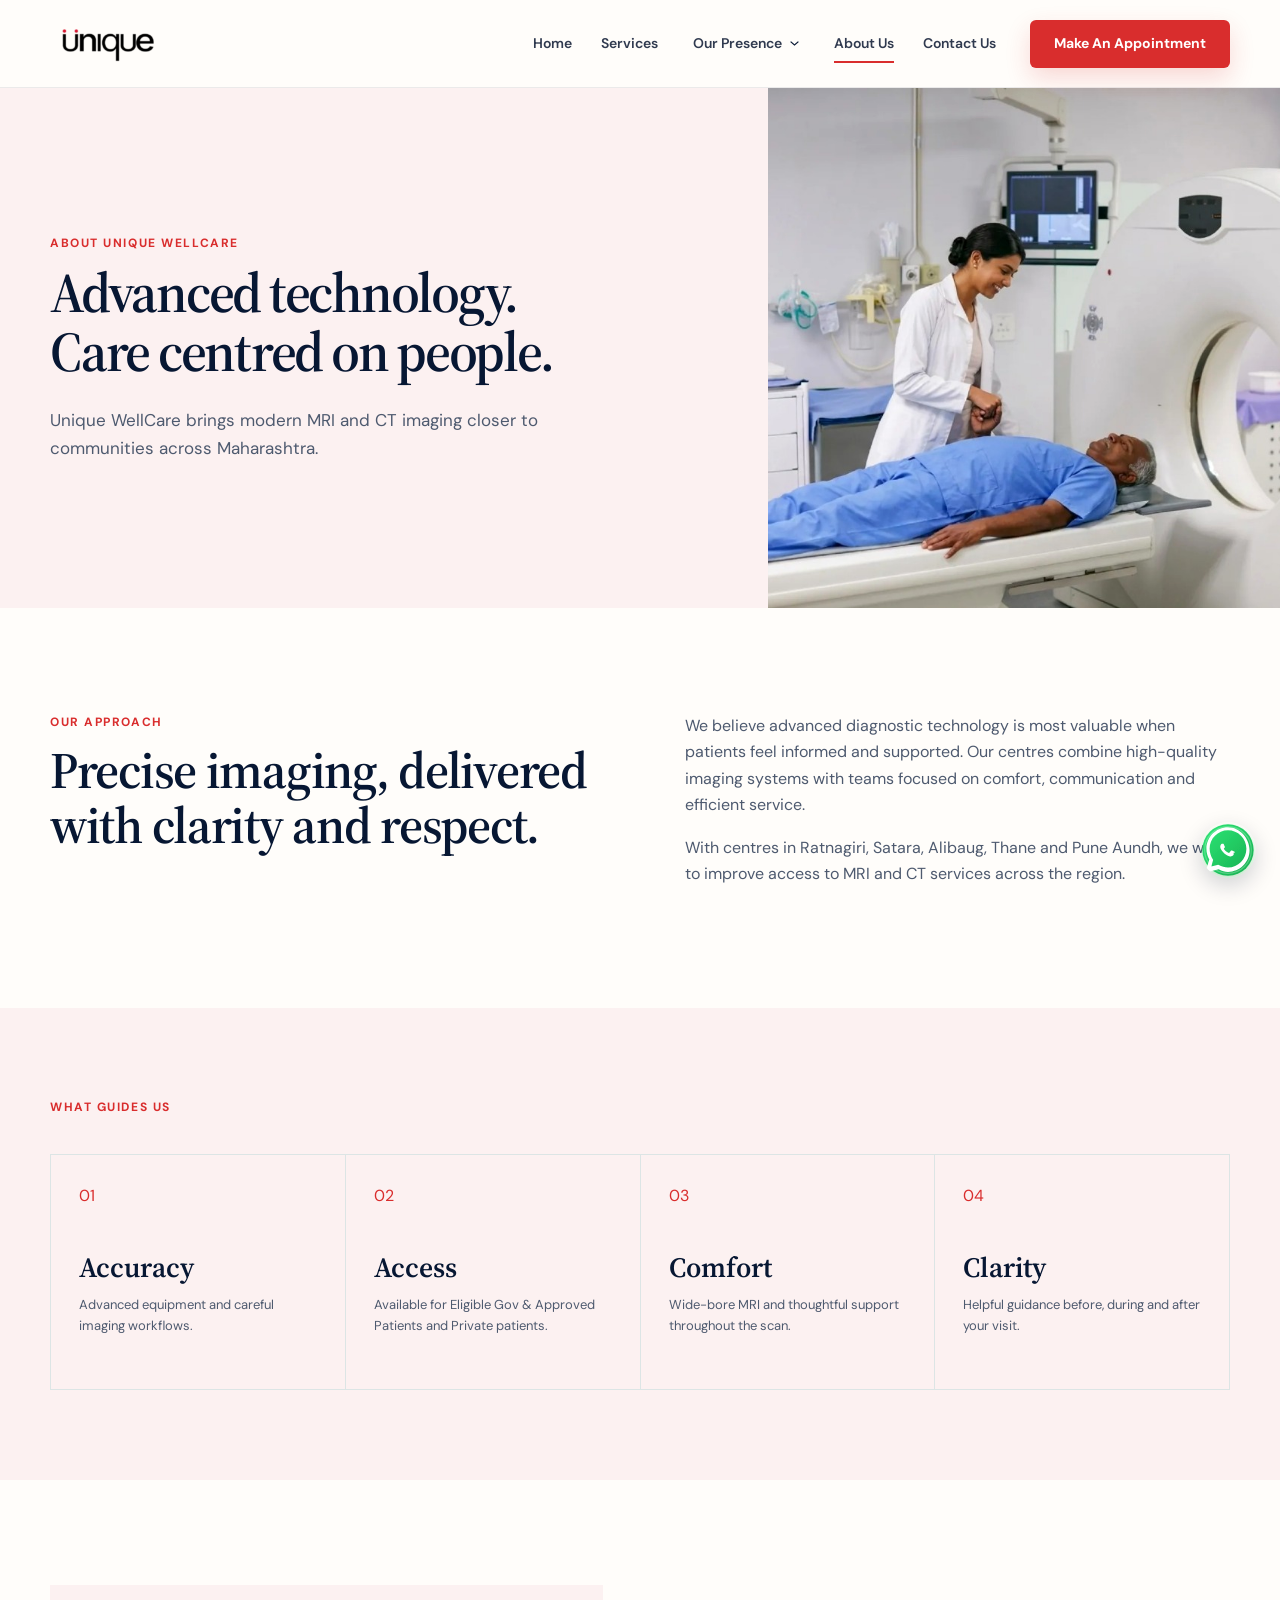
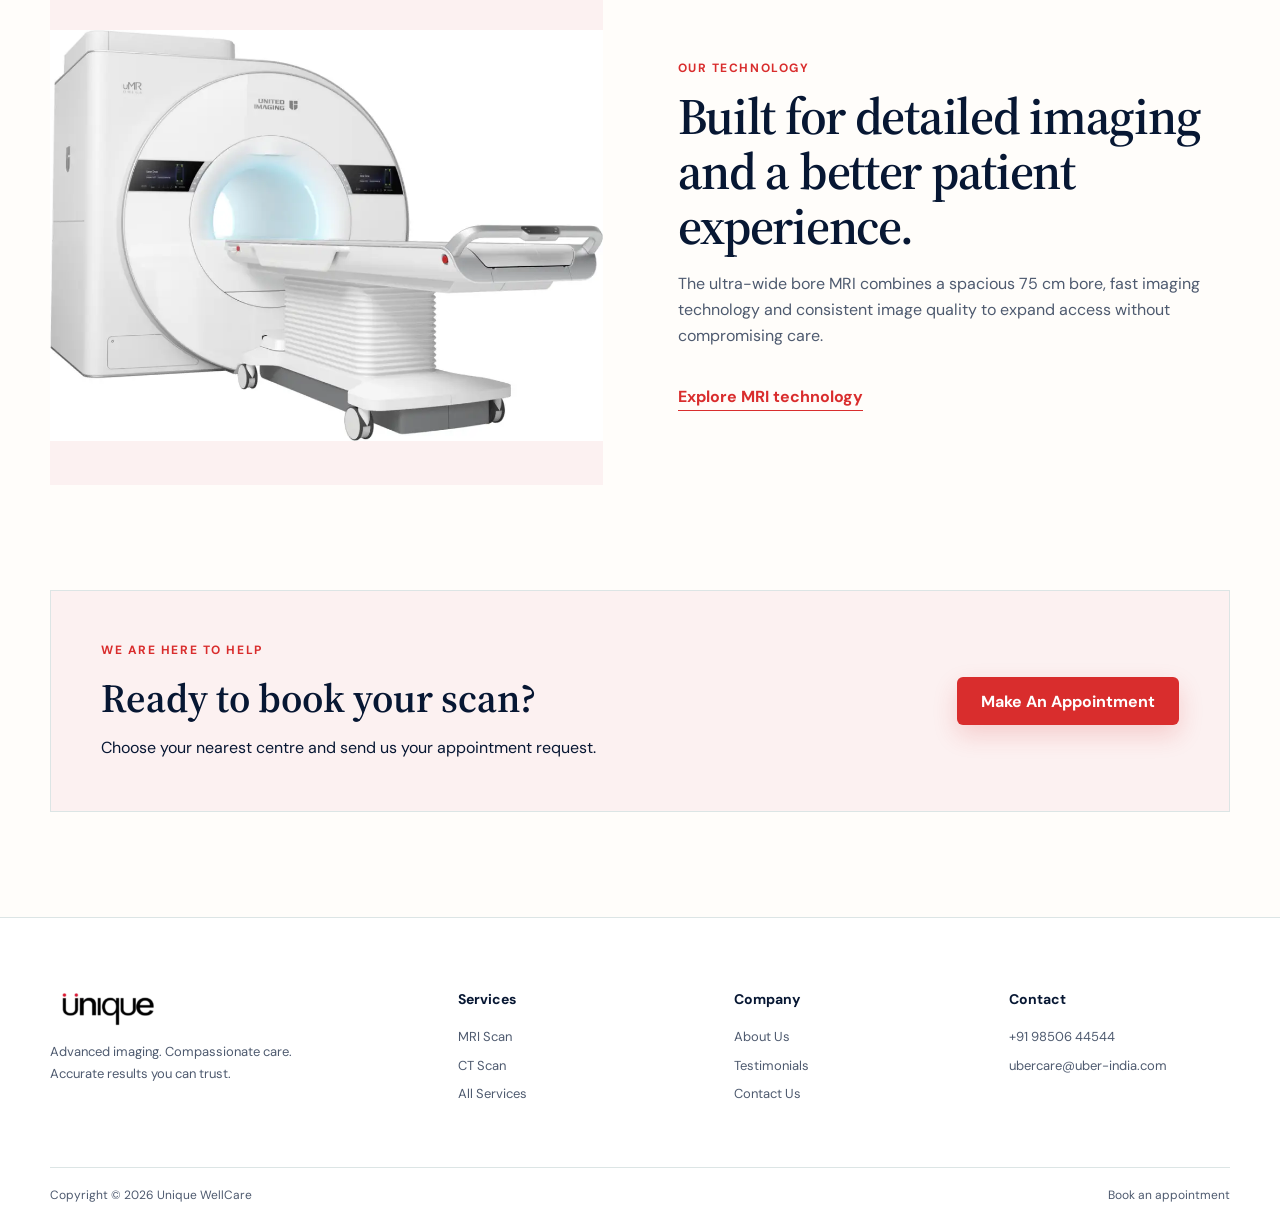
==== about-us/index.html @ 3d7e5191 "initial commit" ====
<!doctype html><html lang="en"><head><meta charset="utf-8"><meta name="viewport" content="width=device-width,initial-scale=1"><meta name="description" content="About Unique WellCare"><title>About Unique WellCare | Unique WellCare</title><link rel="icon" type="image/png" href="../assets/favicon.png"><link rel="preconnect" href="https://fonts.googleapis.com"><link rel="preconnect" href="https://fonts.gstatic.com" crossorigin><link href="https://fonts.googleapis.com/css2?family=DM+Sans:wght@400;500;600;700&family=Source+Serif+4:wght@500;600&display=swap" rel="stylesheet"><link rel="stylesheet" href="../styles.css?v=3.0"><link rel="stylesheet" href="../pages.css?v=3.0"></head><body data-page="about-us"><script src="../inner-page.js?v=3.0"></script><script src="../script.js?v=3.0"></script></body></html>
---- styles.css ----
:root{--ink:#071733;--navy:#07142f;--blue:#165ec9;--green:#087966;--mint:#fcf1f1;--sky:#edf5ff;--paper:#fffdfa;--text:#4e5a6f;--line:#dce5e5;--brand-red:#d92d2d;--red-light:#fef0f0;--serif:"Source Serif 4",Georgia,serif;--sans:"DM Sans",Arial,sans-serif}
*{box-sizing:border-box}html{scroll-behavior:smooth}body{margin:0;background:var(--paper);color:var(--text);font-family:var(--sans);font-size:16px;line-height:1.65}img{display:block;max-width:100%}a{color:inherit;text-decoration:none}button,input,textarea{font:inherit}.sr-only{position:absolute;width:1px;height:1px;overflow:hidden;clip:rect(0 0 0 0);white-space:nowrap}.skip-link{position:fixed;z-index:200;top:-60px;left:24px;padding:10px 16px;background:#fff;color:var(--ink)}.skip-link:focus{top:12px}.section{width:min(1180px,calc(100% - 48px));margin-inline:auto}.eyebrow{margin:0 0 10px;color:var(--brand-red);font-size:12px;font-weight:700;letter-spacing:.13em;text-transform:uppercase}.button,.outline-button{display:inline-flex;min-height:48px;align-items:center;justify-content:center;padding:13px 23px;border:1px solid transparent;border-radius:6px;font-weight:700;line-height:1.2;transition:transform .2s ease,background .2s ease,color .2s ease}.button{background:var(--brand-red);color:#fff;box-shadow:0 10px 24px rgba(217,45,45,.18)}.button:hover{background:#b82222;transform:translateY(-2px)}.button.accent{background:var(--brand-red);box-shadow:0 10px 24px rgba(217,45,45,.18)}.button.accent:hover{background:#b82222}.outline-button{border-color:var(--brand-red);color:var(--brand-red)}.outline-button:hover{background:var(--brand-red);color:#fff}.outline-button.accent{border-color:var(--brand-red);color:var(--brand-red)}.outline-button.accent:hover{background:var(--brand-red);color:#fff}.text-link{display:inline-flex;align-items:center;color:var(--brand-red);font-weight:700;border-bottom:1px solid currentColor}.button:focus-visible,.outline-button:focus-visible,.text-link:focus-visible,.main-nav a:focus-visible,.main-nav button:focus-visible,.review-arrow:focus-visible{outline:3px solid rgba(217,45,45,.35);outline-offset:4px}

.site-header{position:sticky;top:0;z-index:50;width:100%;height:88px;display:flex;align-items:center;justify-content:space-between;padding-inline:max(24px,calc((100% - 1180px)/2));background:rgba(255,253,250,.97);border-bottom:1px solid rgba(7,23,51,.08);backdrop-filter:blur(14px)}.brand img{width:120px;height:42px;object-fit:contain}.main-nav{display:flex;align-items:center;gap:29px;color:#303a4f;font-size:14px;font-weight:600}.main-nav>a:not(.button),.presence>button{position:relative;padding-block:12px;border:0;background:none;color:inherit;cursor:pointer}.main-nav>a:not(.button):after,.presence>button:after{content:"";position:absolute;left:0;right:100%;bottom:4px;height:2px;background:var(--brand-red);transition:right .2s ease}.main-nav>a:not(.button):hover:after,.main-nav>a.active:after,.presence>button:hover:after,.presence.open>button:after{right:0}.header-cta{margin-left:5px}.presence{position:relative}.presence-menu{position:absolute;top:46px;left:-20px;display:none;min-width:190px;padding:10px;background:#fff;border:1px solid var(--line);box-shadow:0 18px 40px rgba(7,23,51,.12)}.presence.open .presence-menu{display:grid}.presence-menu a{padding:9px 12px;border-radius:4px}.presence-menu a:hover{background:var(--mint);color:var(--brand-red)}.menu-button{display:none;border:0;background:none}.menu-button em{position:absolute;clip:rect(0 0 0 0)}
.home-hero{width:min(1340px,calc(100% - 48px));min-height:610px;margin:0 auto;display:grid;grid-template-columns:1fr 1.05fr;align-items:center}.home-hero-copy{max-width:570px;padding:72px 20px 72px 48px}.home-hero h1{margin:0;color:var(--ink);font:600 clamp(36px,8vw,79px)/.98 var(--serif);letter-spacing:-.045em;overflow-wrap:break-word}.home-hero h1 span{color:var(--brand-red)}.hero-lead{max-width:560px;margin:26px 0 30px;color:#4c586c;font-size:18px;line-height:1.65}.hero-actions{display:flex;align-items:center;gap:24px;flex-wrap:wrap}.hero-actions .text-link{color:var(--ink);border-bottom-color:transparent}.hero-actions .text-link:hover{color:var(--brand-red)}.hero-trust{display:flex;gap:0;margin:44px 0 0;flex-wrap:wrap}.hero-trust div{min-width:120px;padding:0 24px;border-left:1px solid var(--line);text-align:center}.hero-trust div:first-child{padding-left:0;border:0}.hero-trust dt{color:var(--ink);font:600 26px var(--serif)}.hero-trust dd{margin:1px 0 0;font-size:12px}.home-hero-media{height:610px;display:grid;place-items:center;overflow:hidden;background:var(--mint)}.home-hero-media img{width:90%;max-height:90%;object-fit:contain;filter:drop-shadow(0 28px 25px rgba(7,23,51,.12))}
.service-schedule{display:grid;grid-template-columns:1fr 1fr;color:#fff}.schedule-block{min-height:152px;padding:30px max(32px,calc((100vw - 1180px)/2));padding-right:60px}.schedule-block.morning{background:var(--brand-red);padding-left:max(32px,calc((100vw - 1180px)/2))}.schedule-block.evening{background:var(--navy);padding-left:70px}.schedule-block p{margin:0 0 2px;font-size:13px;opacity:.82}.schedule-block h3{margin:0;font:600 28px var(--serif)}.schedule-block span{display:block;margin-top:8px;font-size:13px;opacity:.9}
.section-heading{display:flex;align-items:flex-end;justify-content:space-between;gap:70px;margin-bottom:52px}.section-heading h2,.trust-copy h2,.journey-heading h2,.final-cta h2{margin:0;color:var(--ink);font:600 clamp(39px,4vw,58px)/1.05 var(--serif);letter-spacing:-.03em}.section-heading>p{max-width:470px;margin:0 0 6px}.services-intro{padding-block:112px}.service-feature-grid{display:grid;gap:26px}.service-feature{display:grid;grid-template-columns:1.07fr .93fr;min-height:390px;background:var(--mint)}.service-feature.reverse{grid-template-columns:.93fr 1.07fr;background:var(--mint)}.service-feature.reverse img{grid-column:2}.service-feature.reverse div{grid-column:1;grid-row:1}.service-feature>img{width:100%;height:100%;min-height:390px;object-fit:cover}.service-feature>div{align-self:center;padding:54px}.service-number{margin:0 0 28px;color:var(--brand-red);font-weight:700}.service-feature h3{margin:0 0 16px;color:var(--ink);font:600 34px var(--serif)}.service-feature p{max-width:470px}.service-feature .text-link{margin-top:18px}
.trust-section{display:grid;grid-template-columns:1fr 1fr;gap:78px;align-items:center;padding-bottom:120px}.trust-image img{width:100%;height:580px;object-fit:cover}.trust-copy>p:not(.eyebrow){max-width:520px}.trust-list{display:grid;grid-template-columns:1fr 1fr;gap:0;margin-top:32px;border-top:1px solid var(--line);border-left:1px solid var(--line)}.trust-list article{padding:24px;border-right:1px solid var(--line);border-bottom:1px solid var(--line)}.trust-list h3{margin:0 0 6px;color:var(--ink);font-size:16px}.trust-list p{margin:0;font-size:13px;line-height:1.55}
.locations-section{padding-bottom:118px}.location-carousel{position:relative;display:flex;align-items:center;margin-top:40px}.location-viewport{width:100%;overflow:hidden}.location-track{display:flex;gap:24px;transition:transform .45s cubic-bezier(0.25, 0.46, 0.45, 0.94)}.location-card{flex:0 0 calc((100% - 48px) / 3);display:flex;flex-direction:column;transition:transform .2s ease;min-width:0}.location-card:hover{transform:translateY(-5px)}.location-card img{width:100%;height:245px;object-fit:cover}.location-card span{margin-top:18px;color:var(--ink);font:600 25px var(--serif)}.location-card small{font-size:13px}.center-action{text-align:center;margin-top:44px}
.patient-journey{padding:96px 0;background:var(--mint)}.patient-journey>.section{display:grid;grid-template-columns:.34fr .66fr;gap:68px}.journey-steps{display:grid;grid-template-columns:1fr 1fr;gap:0;margin:0;padding:0;list-style:none;border-top:1px solid #ecc9c9;border-left:1px solid #ecc9c9}.journey-steps li{padding:28px;border-right:1px solid #ecc9c9;border-bottom:1px solid #ecc9c9}.journey-steps span{color:var(--brand-red);font-weight:700}.journey-steps h3{margin:22px 0 8px;color:var(--ink);font-size:18px}.journey-steps p{margin:0;font-size:14px}
.testimonials{padding-block:112px}.review-carousel{position:relative;display:flex;align-items:center}.review-viewport{width:100%;overflow:hidden}.review-track{display:flex;gap:22px;transition:transform .45s ease}.review-card{flex:0 0 calc((100% - 44px)/3);min-height:280px;display:flex;flex-direction:column;padding:30px;background:var(--mint);color:var(--ink)}.review-rating{margin:0;color:var(--brand-red);font-size:13px;font-weight:700}.review-card blockquote{margin:25px 0;color:var(--ink);font:500 22px/1.45 var(--serif)}.review-card footer{margin-top:auto}.review-card footer strong,.review-card footer span{display:block}.review-card footer span{font-size:12px;color:var(--text)}.review-arrow{position:absolute;z-index:3;top:50%;min-width:70px;padding:8px 10px;border:1px solid var(--line);background:#fff;color:var(--ink);font-size:12px;font-weight:700;cursor:pointer}.review-prev{left:-18px;transform:translate(-100%,-50%)}.review-next{right:-18px;transform:translate(100%,-50%)}
.final-cta{min-height:390px;display:grid;grid-template-columns:1.15fr .85fr;align-items:center;margin-bottom:112px;overflow:hidden;background:var(--mint);border:1px solid var(--line)}.final-cta>div{padding:58px}.final-cta h2{font-size:46px}.final-cta p:not(.eyebrow){margin:16px 0 26px}.final-cta img{width:100%;height:390px;object-fit:contain;align-self:end}
.site-footer{padding:70px max(24px,calc((100% - 1180px)/2)) 22px;background:#fff;border-top:1px solid var(--line)}.footer-grid{display:grid;grid-template-columns:1.6fr repeat(3,1fr);gap:55px}.footer-grid>div:first-child{max-width:260px}.footer-grid img{width:120px}.footer-grid p{font-size:13px}.footer-grid h2{margin:0 0 15px;color:var(--ink);font-size:14px}.footer-grid a{display:block;margin:7px 0;font-size:13px}.footer-grid a:hover{color:var(--brand-red)}.footer-bottom{display:flex;justify-content:space-between;margin-top:55px;padding-top:18px;border-top:1px solid var(--line);font-size:12px}.whatsapp{position:fixed;z-index:45;right:24px;bottom:22px;width:56px;height:56px;border-radius:50%;overflow:hidden;box-shadow:0 8px 22px rgba(7,23,51,.18)}.whatsapp img{width:100%;height:100%;object-fit:cover}
.pricing-intro{padding-top:112px}.pricing-grid{display:grid;grid-template-columns:1fr 1fr;gap:24px;margin-top:40px}.price-card{background:#fff;border:1px solid var(--line);border-radius:8px;padding:36px;box-shadow:0 12px 30px rgba(7,23,51,.04)}.price-card.featured{border-color:var(--brand-red);box-shadow:0 12px 30px rgba(217,45,45,.08)}.price-card-header{display:flex;justify-content:space-between;align-items:flex-start;margin-bottom:24px;border-bottom:1px solid var(--line);padding-bottom:20px}.price-card-header h3{margin:0;color:var(--ink);font:600 24px var(--serif)}.price-card-header p{margin:6px 0 0;font-size:14px}.price-amount{font:600 36px var(--serif);color:var(--ink);line-height:1}.price-amount small{font-size:16px;color:var(--text);font-family:var(--sans);font-weight:400}.free-badge{display:inline-flex;align-items:center;justify-content:center;background:var(--brand-red);color:#fff;font-size:12px;font-weight:700;letter-spacing:.05em;padding:4px 12px;border-radius:4px;text-transform:uppercase}.price-card.featured .price-amount{color:var(--brand-red)}.special-rates-banner{display:flex;align-items:center;gap:20px;background:var(--red-light);border-left:4px solid var(--brand-red);padding:24px 30px;margin-top:40px;margin-bottom:112px;border-radius:0 8px 8px 0}.special-rates-banner h3{margin:0 0 4px;color:var(--ink);font-size:18px}.special-rates-banner p{margin:0;font-size:15px}
@media(max-width:1180px){.review-prev{left:8px;transform:translateY(-50%)}.review-next{right:8px;transform:translateY(-50%)}.main-nav{gap:20px}.header-cta{padding-inline:16px}}
@media(max-width:940px){.site-header{height:72px;padding-inline:22px}.menu-button{width:44px;height:42px;display:flex;flex-direction:column;justify-content:center;gap:5px;cursor:pointer}.menu-button span{width:25px;height:2px;background:var(--ink)}.main-nav{position:absolute;top:72px;left:16px;right:16px;display:none;align-items:stretch;gap:0;padding:16px;background:#fff;border:1px solid var(--line);box-shadow:0 20px 40px rgba(7,23,51,.12)}.main-nav.open{display:grid}.main-nav>a:not(.button),.presence>button{width:100%;display:block;padding:11px;text-align:left}.presence-menu{position:static;box-shadow:none;margin:0 10px}.header-cta{margin:8px 0 0}.home-hero{grid-template-columns:1fr;min-height:auto}.home-hero-copy{max-width:700px;padding:64px 28px}.home-hero-media{height:500px}.service-feature,.service-feature.reverse{grid-template-columns:1fr 1fr}.trust-section{gap:40px}.trust-image img{height:520px}.patient-journey>.section{grid-template-columns:1fr}.footer-grid{grid-template-columns:1.4fr repeat(3,1fr);gap:25px}}
@media(max-width:700px){body{font-size:15px}.section{width:min(100% - 30px,1180px)}.home-hero{width:100%}.home-hero-copy{width:100%;min-width:0;box-sizing:border-box;padding:48px 20px;text-align:center}.home-hero h1{font-size:clamp(32px,10vw,48px)}.hero-lead{font-size:16px}.hero-actions{justify-content:center;flex-wrap:wrap}.hero-trust{justify-content:center}.hero-trust div{min-width:0;padding-inline:14px;border:none}.home-hero-media{height:330px}.service-schedule{grid-template-columns:1fr}.schedule-block,.schedule-block.morning,.schedule-block.evening{min-height:135px;padding:26px 24px}.section-heading{display:block;margin-bottom:35px}.section-heading>p{margin-top:18px}.section-heading h2,.trust-copy h2,.journey-heading h2{font-size:39px}.services-intro{padding-block:78px}.service-feature,.service-feature.reverse{grid-template-columns:1fr}.service-feature.reverse img,.service-feature.reverse div{grid-column:auto;grid-row:auto}.service-feature>img{height:260px;min-height:0}.service-feature>div{padding:32px 24px}.service-feature h3{font-size:29px}.trust-section{grid-template-columns:1fr;padding-bottom:80px}.trust-image img{height:360px}.trust-list{grid-template-columns:1fr}.location-grid{display:flex;flex-direction:column}.location-card{flex:0 0 100%}.location-card img{height:260px}.locations-section{padding-bottom:78px}.patient-journey{padding:70px 0}.journey-steps{grid-template-columns:1fr}.testimonials{padding-block:78px}.review-card{flex-basis:100%;min-height:260px}.review-arrow{top:auto;bottom:-52px}.review-prev{left:0;transform:none}.review-next{right:0;transform:none}.final-cta{grid-template-columns:1fr;margin-top:95px;margin-bottom:76px}.final-cta>div{padding:38px 24px}.final-cta h2{font-size:36px}.final-cta img{height:280px}.footer-grid{grid-template-columns:1fr 1fr}.footer-grid>div:first-child{grid-column:1/-1}.footer-bottom{gap:20px}.whatsapp{width:52px;height:52px;right:15px}.pricing-intro{padding-top:78px}.pricing-grid{grid-template-columns:1fr}.special-rates-banner{flex-direction:column;align-items:flex-start;gap:12px;padding:20px}.price-amount{font-size:32px}}
@media(prefers-reduced-motion:reduce){*{scroll-behavior:auto!important;transition:none!important;animation:none!important}}
html,body{max-width:100vw}main,footer{overflow-x:hidden}.review-prev{left:8px;transform:translateY(-50%)}.review-next{right:8px;transform:translateY(-50%)}
.presence>button{display:inline-flex;align-items:center;gap:8px}.nav-arrow{width:9px;height:6px;object-fit:contain;transition:transform .2s ease}.presence.open .nav-arrow{transform:rotate(180deg)}
.review-arrow{width:44px;height:44px;min-width:44px;display:grid;place-items:center;padding:0;border:1px solid #d8e1e4;border-radius:50%;background:#fff;box-shadow:0 8px 24px rgba(7,23,51,.16)}.review-arrow img{width:13px;height:8px}.review-prev{left:-20px;transform:translate(-50%,-50%)}.review-prev img{transform:rotate(90deg)}.review-next{right:-20px;transform:translate(50%,-50%)}.review-next img{transform:rotate(-90deg)}.review-arrow:hover{background:var(--mint);border-color:#d5b9b9}
.home-hero-media img,.final-cta img,.service-feature>img,.trust-image img,.location-card img,.inner-hero>img,.inner-service-grid img,.technology-story img,.scan-intro img,.innovation-grid img{image-rendering:auto;backface-visibility:hidden}.service-feature>img,.trust-image img,.location-card img,.inner-hero>img,.inner-service-grid img,.innovation-grid img{filter:contrast(1.035) saturate(1.035)}
@media(max-width:940px){.main-nav .presence>button{display:flex;justify-content:space-between}}
@media(max-width:700px){.review-prev{left:0;transform:none}.review-next{right:0;transform:none}}
@media(max-width:700px){.location-card img{width:100%;height:auto;max-height:none;object-fit:contain}.home-hero-media{height:auto;min-height:0;padding:22px 0}.home-hero-media img{width:100%;height:auto;max-height:none;object-fit:contain;transform:none}.location-card{min-width:0;overflow:hidden}.location-grid,.service-feature-grid,.trust-section{min-width:0}.main-nav{max-width:calc(100vw - 32px)}}
html{-webkit-text-size-adjust:100%;text-size-adjust:100%}
@media(max-width:380px){body{font-size:14px}.section{width:calc(100% - 40px)}.site-header{height:64px;padding-inline:20px}.brand img{width:100px;height:36px}.menu-button{width:38px;height:38px}.main-nav{top:64px}.home-hero-copy{padding:42px 24px}.home-hero h1{font-size:32px}.hero-lead{font-size:15px}.hero-trust dt{font-size:22px}.hero-trust dd{font-size:10px}.schedule-block h3{font-size:24px}.section-heading h2,.trust-copy h2,.journey-heading h2{font-size:31px}.section-heading>p{font-size:14px}.services-intro{padding-block:64px}.service-feature>div{padding:28px 22px}.service-feature h3{font-size:26px}.location-card span{font-size:22px}.location-card small{font-size:12px}.locations-section{padding-bottom:64px}.patient-journey{padding:58px 0}.journey-steps li{padding:22px}.journey-steps h3{font-size:17px}.final-cta h2{font-size:31px}.footer-grid{gap:30px 18px}}

/* Hero Pricing Slider */
.hero-pricing-slider {
  margin: 0 0 30px;
  height: 38px;
  overflow: hidden;
  background: #fff;
  border: 1px solid var(--line);
  border-radius: 6px;
  max-width: 440px;
  box-shadow: 0 4px 12px rgba(7,23,51,.04);
}
.slider-track {
  display: flex;
  flex-direction: column;
  animation: priceSlide 8s cubic-bezier(0.77, 0, 0.175, 1) infinite;
}
.slide-msg {
  height: 38px;
  display: flex;
  align-items: center;
  padding: 0 16px;
  font-size: 14px;
  color: var(--text);
  white-space: nowrap;
}
.slide-msg strong {
  color: var(--ink);
  font-weight: 600;
}
.slide-msg .divider {
  margin: 0 10px;
  color: var(--line);
}
.slide-msg .free-text {
  color: var(--brand-red);
  font-weight: 700;
  margin-left: 4px;
}
@keyframes priceSlide {
  0%, 40% { transform: translateY(0); }
  50%, 90% { transform: translateY(-38px); }
  100% { transform: translateY(-76px); }
}

/* Day & Night Highlight Section */
.day-night-highlight {
  padding-bottom: 96px;
}
.day-night-grid {
  display: grid;
  grid-template-columns: 1fr 1fr;
  gap: 24px;
}
.dn-card {
  display: flex;
  align-items: center;
  gap: 24px;
  padding: 34px 40px;
  background: #fff;
  border: 1px solid var(--line);
  border-radius: 8px;
  box-shadow: 0 12px 30px rgba(7,23,51,.04);
}
.day-card {
  border-top: 3px solid var(--brand-red);
}
.night-card {
  border-top: 3px solid var(--brand-red);
}
.dn-icon {
  width: 56px;
  height: 56px;
  display: grid;
  place-items: center;
  border-radius: 50%;
  color: var(--brand-red);
  background: var(--red-light);
}
.night-card .dn-icon {
  color: var(--brand-red);
  background: var(--red-light);
}
.dn-content h3 {
  margin: 0 0 4px;
  font-size: 14px;
  font-weight: 700;
  letter-spacing: 0.1em;
  color: var(--text);
}
.dn-content p {
  margin: 0;
  font-size: 20px;
  color: var(--ink);
}
@media (max-width: 700px) {
  .hero-pricing-slider { margin: 0 auto 30px; max-width: 100%; }
  .slide-msg { font-size: 12px; justify-content: center; padding: 0 8px; }
  .slide-msg .divider { margin: 0 6px; }
  .hide-mobile { display: none !important; }
  .day-night-grid { grid-template-columns: 1fr; }
  .day-night-highlight { padding-bottom: 64px; }
  .dn-card { padding: 24px; gap: 18px; }
  .dn-content p { font-size: 18px; }
}

/* WhatsApp Modal Popup Styles */
.wa-popup-overlay {
  position: fixed;
  top: 0;
  left: 0;
  width: 100%;
  height: 100%;
  background: rgba(7, 23, 51, 0.45);
  backdrop-filter: blur(8px);
  z-index: 10000;
  display: flex;
  align-items: center;
  justify-content: center;
  opacity: 0;
  pointer-events: none;
  transition: opacity 0.3s ease;
}
.wa-popup-overlay.active {
  opacity: 1;
  pointer-events: auto;
}
.wa-popup-content {
  background: #fff;
  border-radius: 12px;
  padding: 32px;
  max-width: 580px;
  width: min(calc(100% - 32px), 580px);
  box-shadow: 0 20px 50px rgba(7, 23, 51, 0.15);
  position: relative;
  transform: translateY(20px);
  transition: transform 0.3s ease;
}
.wa-popup-overlay.active .wa-popup-content {
  transform: translateY(0);
}
.wa-popup-close {
  position: absolute;
  top: 24px;
  right: 24px;
  background: none;
  border: none;
  font-size: 28px;
  line-height: 1;
  cursor: pointer;
  color: #b3c0c4;
  padding: 4px;
  transition: color 0.2s;
}
.wa-popup-close:hover {
  color: var(--brand-red);
}
.wa-popup-header h2 {
  margin: 0 0 6px;
  color: var(--ink);
  font: 600 28px var(--serif);
  letter-spacing: -0.02em;
}
.wa-popup-header p {
  margin: 0;
  font-size: 14px;
  color: #4c586c;
}
.wa-popup-list {
  display: flex;
  flex-direction: column;
  gap: 14px;
  margin-top: 24px;
  max-height: 380px;
  overflow-y: auto;
  padding-right: 4px;
}
.wa-popup-list::-webkit-scrollbar {
  width: 6px;
}
.wa-popup-list::-webkit-scrollbar-track {
  background: transparent;
}
.wa-popup-list::-webkit-scrollbar-thumb {
  background: #d8e1e4;
  border-radius: 3px;
}
.wa-popup-card {
  display: flex;
  align-items: center;
  justify-content: space-between;
  gap: 20px;
  background: var(--mint);
  border: 1px solid var(--line);
  border-radius: 8px;
  padding: 16px 20px;
  text-align: left;
  transition: border-color 0.25s, transform 0.2s, box-shadow 0.25s;
  cursor: pointer;
  text-decoration: none;
  color: inherit;
}
.wa-popup-card:hover {
  border-color: var(--brand-red);
  transform: translateY(-2px);
  box-shadow: 0 6px 16px rgba(7, 23, 51, 0.04);
}
.wa-popup-info {
  flex: 1;
}
.wa-popup-info h3 {
  margin: 0;
  color: var(--ink);
  font: 600 17px var(--serif);
}
.wa-popup-info p {
  margin: 4px 0 0;
  font-size: 12px;
  line-height: 1.45;
  color: #556275;
}
.wa-popup-btn {
  display: flex;
  align-items: center;
  justify-content: center;
  width: 42px;
  height: 42px;
  border-radius: 50%;
  background: #25d366;
  color: #fff;
  flex-shrink: 0;
  box-shadow: 0 4px 12px rgba(37, 211, 102, 0.25);
  transition: transform 0.2s;
}
.wa-popup-card:hover .wa-popup-btn {
  transform: scale(1.1);
}
.wa-popup-btn svg {
  width: 22px;
  height: 22px;
  fill: currentColor;
}
@media (max-width: 580px) {
  .wa-popup-content {
    padding: 24px 20px;
  }
  .wa-popup-header h2 {
    font-size: 22px;
  }
  .wa-popup-list {
    max-height: 300px;
  }
}
---- pages.css ----
.inner-main{min-height:600px}.inner-hero{min-height:520px;display:grid;grid-template-columns:1.2fr 0.8fr;align-items:center;background:var(--mint)}.inner-hero>div{padding:70px max(30px,calc((100vw - 1180px)/2))}.inner-hero h1{margin:0;color:var(--ink);font:600 clamp(38px,4.5vw,56px)/1.05 var(--serif);letter-spacing:-.04em}.inner-hero p:not(.eyebrow){max-width:560px;margin:24px 0 0;font-size:17px}.inner-hero>img{width:100%;height:520px;object-fit:cover}.page-section{margin-top:105px;margin-bottom:105px}.inner-heading{max-width:760px;margin-bottom:44px}.inner-heading h2,.story-grid h2,.technology-story h2,.scan-intro h2,.faq-section h2,.patient-guide h2,.location-contact h2,.appointment-support h2{margin:0;color:var(--ink);font:600 clamp(36px,4vw,54px)/1.08 var(--serif);letter-spacing:-.025em}.inner-service-grid{display:grid;grid-template-columns:1fr 1fr;gap:28px}.inner-service-grid article{background:var(--mint)}.inner-service-grid article:last-child{background:var(--mint)}.inner-service-grid img{width:100%;height:310px;object-fit:cover}.inner-service-grid article>div{padding:34px}.inner-service-grid h2{margin:0;color:var(--ink);font:600 31px var(--serif)}.inner-service-grid p:not(.eyebrow){min-height:78px}.inner-service-grid .text-link{margin-top:12px}
.location-contact{display:grid;grid-template-columns:1.4fr .6fr;gap:60px;padding:45px;border:1px solid var(--line)}.location-contact p{max-width:680px}.location-contact a{display:block;color:var(--brand-red);font-size:19px;font-weight:700}.patient-guide{padding:92px 0;background:var(--mint)}.patient-guide>.section{display:grid;grid-template-columns:.42fr .58fr;gap:70px}.patient-guide ol{margin:0;padding:0;list-style:none;border-top:1px solid #ecc9c9}.patient-guide li{display:grid;grid-template-columns:50px 1fr;gap:14px;padding:20px 0;border-bottom:1px solid #ecc9c9}.patient-guide b{color:var(--brand-red)}.inner-cta{min-height:220px;display:flex;align-items:center;justify-content:space-between;gap:50px;padding:50px;background:var(--mint);color:var(--ink);border:1px solid var(--line)}.inner-cta h2{margin:0;color:var(--ink);font:600 40px var(--serif)}.inner-cta p:not(.eyebrow){margin:10px 0 0}.inner-cta .button{flex:0 0 auto}
.story-grid{display:grid;grid-template-columns:1fr 1fr;gap:90px}.story-grid p{margin-top:0}.values-section{padding:90px 0;background:var(--mint);color:var(--ink)}.value-grid{display:grid;grid-template-columns:repeat(4,1fr);margin-top:36px;border-top:1px solid var(--line);border-left:1px solid var(--line)}.value-grid article{min-height:235px;padding:28px;border-right:1px solid var(--line);border-bottom:1px solid var(--line)}.value-grid span{color:var(--brand-red)}.value-grid h2{margin:38px 0 8px;font:600 28px var(--serif)}.value-grid p{margin:0;color:var(--text);font-size:13px}.technology-story{display:grid;grid-template-columns:1fr 1fr;align-items:center;gap:75px}.technology-story img{width:100%;height:500px;object-fit:contain;background:var(--mint)}.technology-story .text-link{margin-top:18px}.service-benefits{display:grid;grid-template-columns:repeat(3,1fr);border-top:1px solid var(--line);border-left:1px solid var(--line)}.service-benefits article{padding:35px;border-right:1px solid var(--line);border-bottom:1px solid var(--line)}.service-benefits h2{margin:0;color:var(--ink);font:600 27px var(--serif)}
.ratings-summary{display:grid;grid-template-columns:.4fr .6fr;align-items:center;padding:45px 0;border-top:1px solid var(--line);border-bottom:1px solid var(--line)}.ratings-summary div{display:flex;align-items:center;gap:20px}.ratings-summary strong{color:var(--ink);font:600 72px var(--serif)}.ratings-summary span{max-width:110px;font-size:13px}.ratings-summary>p{max-width:550px;font:500 24px/1.45 var(--serif)}.review-wall{display:grid;grid-template-columns:repeat(3,1fr);gap:22px}.review-wall article{min-height:270px;display:flex;flex-direction:column;padding:30px;background:var(--mint);color:var(--ink)}.review-wall article>p{color:var(--brand-red);font-size:13px}.review-wall blockquote{margin:20px 0;color:var(--ink);font:500 21px/1.45 var(--serif)}.review-wall strong{margin-top:auto}
.all-locations .inner-heading{margin-bottom:40px}.contact-location-grid{display:grid;grid-template-columns:repeat(3,1fr);border-top:1px solid var(--line);border-left:1px solid var(--line)}.contact-location-grid article{min-height:300px;padding:30px;border-right:1px solid var(--line);border-bottom:1px solid var(--line)}.contact-location-grid h2{margin:0;color:var(--ink);font:600 29px var(--serif)}.contact-location-grid p{min-height:90px}.contact-location-grid a:not(.text-link){display:block;color:var(--brand-red);font-weight:700}.contact-location-grid .text-link{margin-top:20px}
.scan-intro{display:grid;grid-template-columns:1fr 1fr;gap:75px;align-items:center}.scan-intro img{width:100%;height:470px;object-fit:contain;background:var(--mint)}.scan-benefits{padding:80px 0;background:var(--mint);color:var(--ink)}.scan-benefits>.section{display:grid;grid-template-columns:repeat(3,1fr);border-top:1px solid var(--line);border-left:1px solid var(--line)}.scan-benefits article{min-height:250px;padding:30px;border-right:1px solid var(--line);border-bottom:1px solid var(--line)}.scan-benefits span{color:var(--brand-red)}.scan-benefits h2{margin:40px 0 10px;font:600 30px var(--serif)}.scan-benefits p{margin:0;color:var(--text)}.innovation-grid{display:grid;grid-template-columns:repeat(3,1fr);gap:24px}.innovation-grid article{background:var(--mint)}.innovation-grid img{width:100%;height:260px;object-fit:cover}.innovation-grid h2,.innovation-grid p{margin-left:24px;margin-right:24px}.innovation-grid h2{color:var(--ink);font:600 26px var(--serif)}.innovation-grid p{padding-bottom:25px}.faq-section{display:grid;grid-template-columns:.4fr .6fr;gap:80px}.faq-item{border-top:1px solid var(--line)}.faq-item:last-child{border-bottom:1px solid var(--line)}.faq-question{width:100%;display:flex;align-items:center;justify-content:space-between;gap:20px;padding:20px 0;border:0;background:none;color:var(--ink);text-align:left;font-weight:700;cursor:pointer}.faq-question span{color:var(--brand-red);font-size:11px;text-transform:uppercase}.faq-item>p{display:none;margin:0;padding:0 0 20px}.faq-item.open>p{display:block}.missing-page{padding:100px 0;text-align:center}
@media(max-width:850px){.inner-hero{grid-template-columns:1fr}.inner-hero>div{padding:60px 28px}.inner-hero>img{height:380px}.patient-guide>.section,.story-grid,.technology-story,.scan-intro,.faq-section{grid-template-columns:1fr}.value-grid{grid-template-columns:1fr 1fr}.review-wall,.contact-location-grid{grid-template-columns:1fr 1fr}.location-contact{grid-template-columns:1fr}.patient-guide>.section{gap:35px}}
@media(max-width:600px){.inner-hero{min-height:auto}.inner-hero h1{font-size:46px}.inner-hero>img{height:300px}.page-section{margin-top:72px;margin-bottom:72px}.inner-service-grid{grid-template-columns:1fr}.inner-service-grid img{height:245px}.inner-service-grid p:not(.eyebrow){min-height:0}.location-contact{padding:28px 22px}.inner-cta{display:block;padding:34px 24px}.inner-cta .button{margin-top:25px}.value-grid,.review-wall,.contact-location-grid,.scan-benefits>.section,.innovation-grid,.service-benefits{grid-template-columns:1fr}.technology-story img,.scan-intro img{height:330px}.ratings-summary{grid-template-columns:1fr}.ratings-summary>p{font-size:21px}.patient-guide{padding:65px 0}.innovation-grid img{height:230px}}
@media(max-width:600px){.inner-hero>img{width:100%;height:auto;max-height:none;object-fit:contain}.inner-hero>div,.location-contact,.inner-service-grid,.contact-location-grid{min-width:0}.inner-hero h1{overflow-wrap:anywhere}}
@media(max-width:380px){.inner-hero>div{padding:46px 22px}.inner-hero h1{font-size:36px}.inner-hero p:not(.eyebrow){font-size:15px}.page-section{margin-top:60px;margin-bottom:60px}.inner-heading h2,.story-grid h2,.technology-story h2,.scan-intro h2,.faq-section h2,.patient-guide h2,.location-contact h2,.appointment-support h2{font-size:31px}.inner-service-grid article>div{padding:28px 22px}.inner-service-grid h2{font-size:27px}.inner-cta h2{font-size:31px}.value-grid h2{font-size:24px}.review-wall blockquote{font-size:19px}}

body[data-page="ct-scan"] .inner-hero>img {
  object-fit: contain;
}
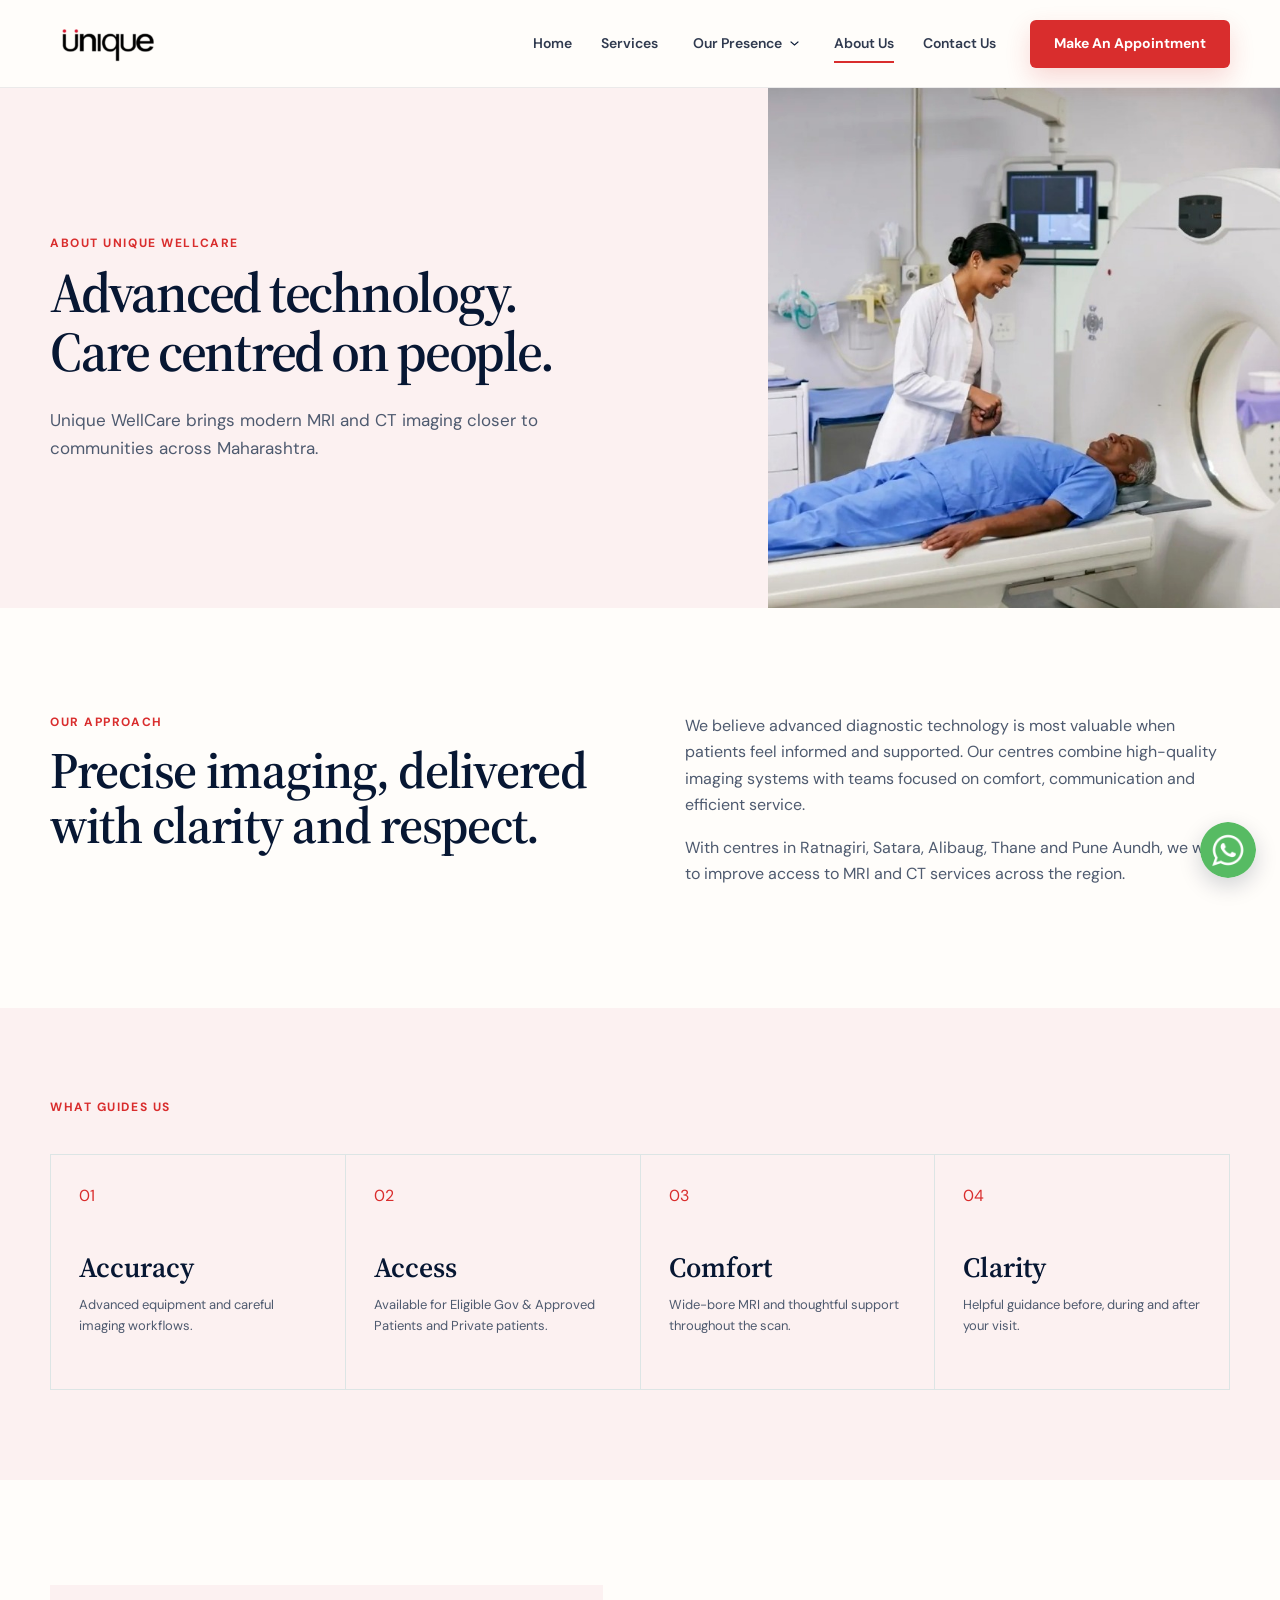
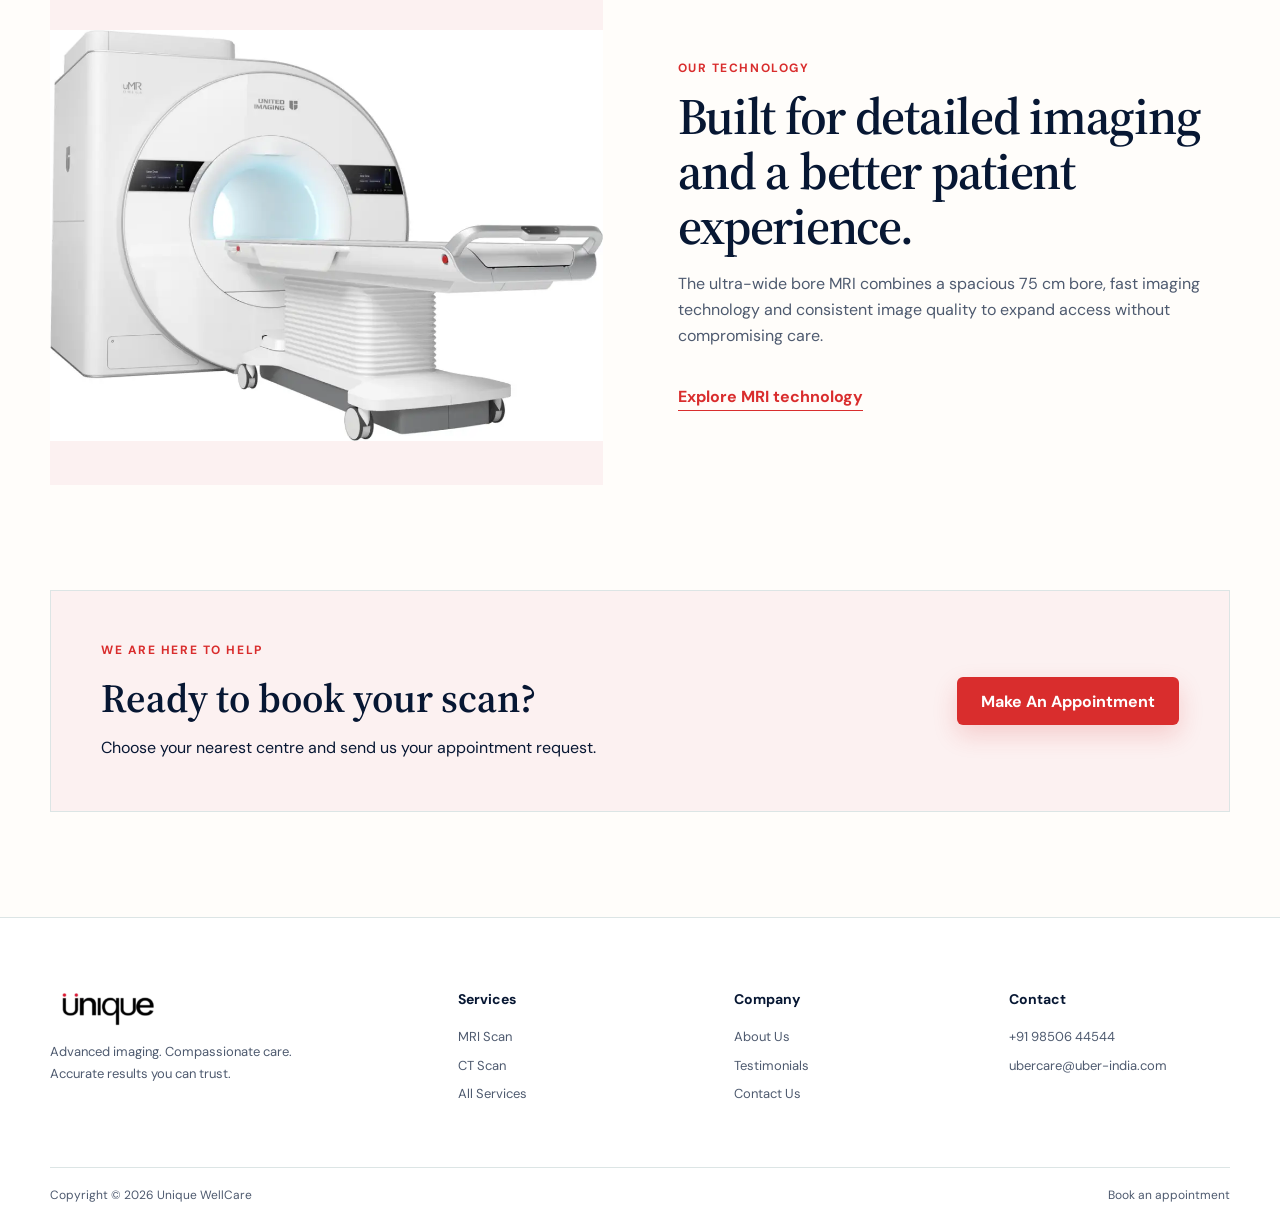
==== commit 4eff42db: "initial commit" ====
--- a/about-us/index.html
+++ b/about-us/index.html
@@ -1 +1 @@
-<!doctype html><html lang="en"><head><meta charset="utf-8"><meta name="viewport" content="width=device-width,initial-scale=1"><meta name="description" content="About Unique WellCare"><title>About Unique WellCare | Unique WellCare</title><link rel="icon" type="image/png" href="../assets/favicon.png"><link rel="preconnect" href="https://fonts.googleapis.com"><link rel="preconnect" href="https://fonts.gstatic.com" crossorigin><link href="https://fonts.googleapis.com/css2?family=DM+Sans:wght@400;500;600;700&family=Source+Serif+4:wght@500;600&display=swap" rel="stylesheet"><link rel="stylesheet" href="../styles.css?v=3.0"><link rel="stylesheet" href="../pages.css?v=3.0"></head><body data-page="about-us"><script src="../inner-page.js?v=3.0"></script><script src="../script.js?v=3.0"></script></body></html>
+<!doctype html><html lang="en"><head><meta charset="utf-8"><meta name="viewport" content="width=device-width,initial-scale=1"><meta name="description" content="About Unique WellCare"><title>About Unique WellCare | Unique WellCare</title><link rel="icon" type="image/png" href="../assets/favicon.png"><link rel="preconnect" href="https://fonts.googleapis.com"><link rel="preconnect" href="https://fonts.gstatic.com" crossorigin><link href="https://fonts.googleapis.com/css2?family=DM+Sans:wght@400;500;600;700&family=Source+Serif+4:wght@500;600&display=swap" rel="stylesheet"><link rel="stylesheet" href="../styles.css?v=5.0"><link rel="stylesheet" href="../pages.css?v=5.0"></head><body data-page="about-us"><script src="../inner-page.js?v=5.0"></script><script src="../script.js?v=5.0"></script></body></html>
--- a/styles.css
+++ b/styles.css
@@ -131,151 +131,68 @@
   .dn-content p { font-size: 18px; }
 }
 
-/* WhatsApp Modal Popup Styles */
+/* WhatsApp Popover Styles */
 .wa-popup-overlay {
   position: fixed;
-  top: 0;
-  left: 0;
-  width: 100%;
-  height: 100%;
-  background: rgba(7, 23, 51, 0.45);
-  backdrop-filter: blur(8px);
+  bottom: 92px;
+  right: 24px;
+  width: 280px;
+  background: #fff;
+  border-radius: 12px;
+  box-shadow: 0 10px 30px rgba(7, 23, 51, 0.15);
   z-index: 10000;
-  display: flex;
-  align-items: center;
-  justify-content: center;
   opacity: 0;
   pointer-events: none;
-  transition: opacity 0.3s ease;
+  transform: translateY(15px);
+  transition: opacity 0.25s cubic-bezier(0.25, 0.46, 0.45, 0.94), transform 0.25s cubic-bezier(0.25, 0.46, 0.45, 0.94);
+  padding: 10px;
+  border: 1px solid rgba(7, 23, 51, 0.08);
 }
 .wa-popup-overlay.active {
   opacity: 1;
   pointer-events: auto;
-}
-.wa-popup-content {
-  background: #fff;
-  border-radius: 12px;
-  padding: 32px;
-  max-width: 580px;
-  width: min(calc(100% - 32px), 580px);
-  box-shadow: 0 20px 50px rgba(7, 23, 51, 0.15);
-  position: relative;
-  transform: translateY(20px);
-  transition: transform 0.3s ease;
-}
-.wa-popup-overlay.active .wa-popup-content {
   transform: translateY(0);
-}
-.wa-popup-close {
-  position: absolute;
-  top: 24px;
-  right: 24px;
-  background: none;
-  border: none;
-  font-size: 28px;
-  line-height: 1;
-  cursor: pointer;
-  color: #b3c0c4;
-  padding: 4px;
-  transition: color 0.2s;
-}
-.wa-popup-close:hover {
-  color: var(--brand-red);
-}
-.wa-popup-header h2 {
-  margin: 0 0 6px;
-  color: var(--ink);
-  font: 600 28px var(--serif);
-  letter-spacing: -0.02em;
-}
-.wa-popup-header p {
-  margin: 0;
-  font-size: 14px;
-  color: #4c586c;
 }
 .wa-popup-list {
   display: flex;
   flex-direction: column;
-  gap: 14px;
-  margin-top: 24px;
-  max-height: 380px;
-  overflow-y: auto;
-  padding-right: 4px;
-}
-.wa-popup-list::-webkit-scrollbar {
-  width: 6px;
-}
-.wa-popup-list::-webkit-scrollbar-track {
-  background: transparent;
-}
-.wa-popup-list::-webkit-scrollbar-thumb {
-  background: #d8e1e4;
-  border-radius: 3px;
+  gap: 4px;
 }
 .wa-popup-card {
   display: flex;
-  align-items: center;
-  justify-content: space-between;
-  gap: 20px;
-  background: var(--mint);
-  border: 1px solid var(--line);
+  flex-direction: column;
+  padding: 12px 16px;
   border-radius: 8px;
-  padding: 16px 20px;
-  text-align: left;
-  transition: border-color 0.25s, transform 0.2s, box-shadow 0.25s;
-  cursor: pointer;
+  background: #fff;
+  border: 1px solid transparent;
   text-decoration: none;
   color: inherit;
+  transition: background 0.15s ease, border-color 0.15s ease, transform 0.15s ease;
+  cursor: pointer;
+  text-align: left;
 }
 .wa-popup-card:hover {
-  border-color: var(--brand-red);
-  transform: translateY(-2px);
-  box-shadow: 0 6px 16px rgba(7, 23, 51, 0.04);
+  background: var(--mint);
+  border-color: #000000;
+  transform: translateY(-1px);
 }
-.wa-popup-info {
-  flex: 1;
-}
-.wa-popup-info h3 {
+.wa-popup-card h3 {
   margin: 0;
   color: var(--ink);
-  font: 600 17px var(--serif);
+  font: 600 15px/1.2 var(--sans);
 }
-.wa-popup-info p {
-  margin: 4px 0 0;
-  font-size: 12px;
-  line-height: 1.45;
-  color: #556275;
+.wa-popup-card span {
+  margin-top: 3px;
+  font-size: 13px;
+  color: var(--text);
+  font-weight: 500;
 }
-.wa-popup-btn {
-  display: flex;
-  align-items: center;
-  justify-content: center;
-  width: 42px;
-  height: 42px;
-  border-radius: 50%;
-  background: #25d366;
-  color: #fff;
-  flex-shrink: 0;
-  box-shadow: 0 4px 12px rgba(37, 211, 102, 0.25);
-  transition: transform 0.2s;
-}
-.wa-popup-card:hover .wa-popup-btn {
-  transform: scale(1.1);
-}
-.wa-popup-btn svg {
-  width: 22px;
-  height: 22px;
-  fill: currentColor;
-}
-@media (max-width: 580px) {
-  .wa-popup-content {
-    padding: 24px 20px;
-  }
-  .wa-popup-header h2 {
-    font-size: 22px;
-  }
-  .wa-popup-list {
-    max-height: 300px;
+@media (max-width: 700px) {
+  .wa-popup-overlay {
+    bottom: 84px;
+    right: 16px;
+    width: calc(100% - 32px);
+    max-width: 320px;
   }
 }
 
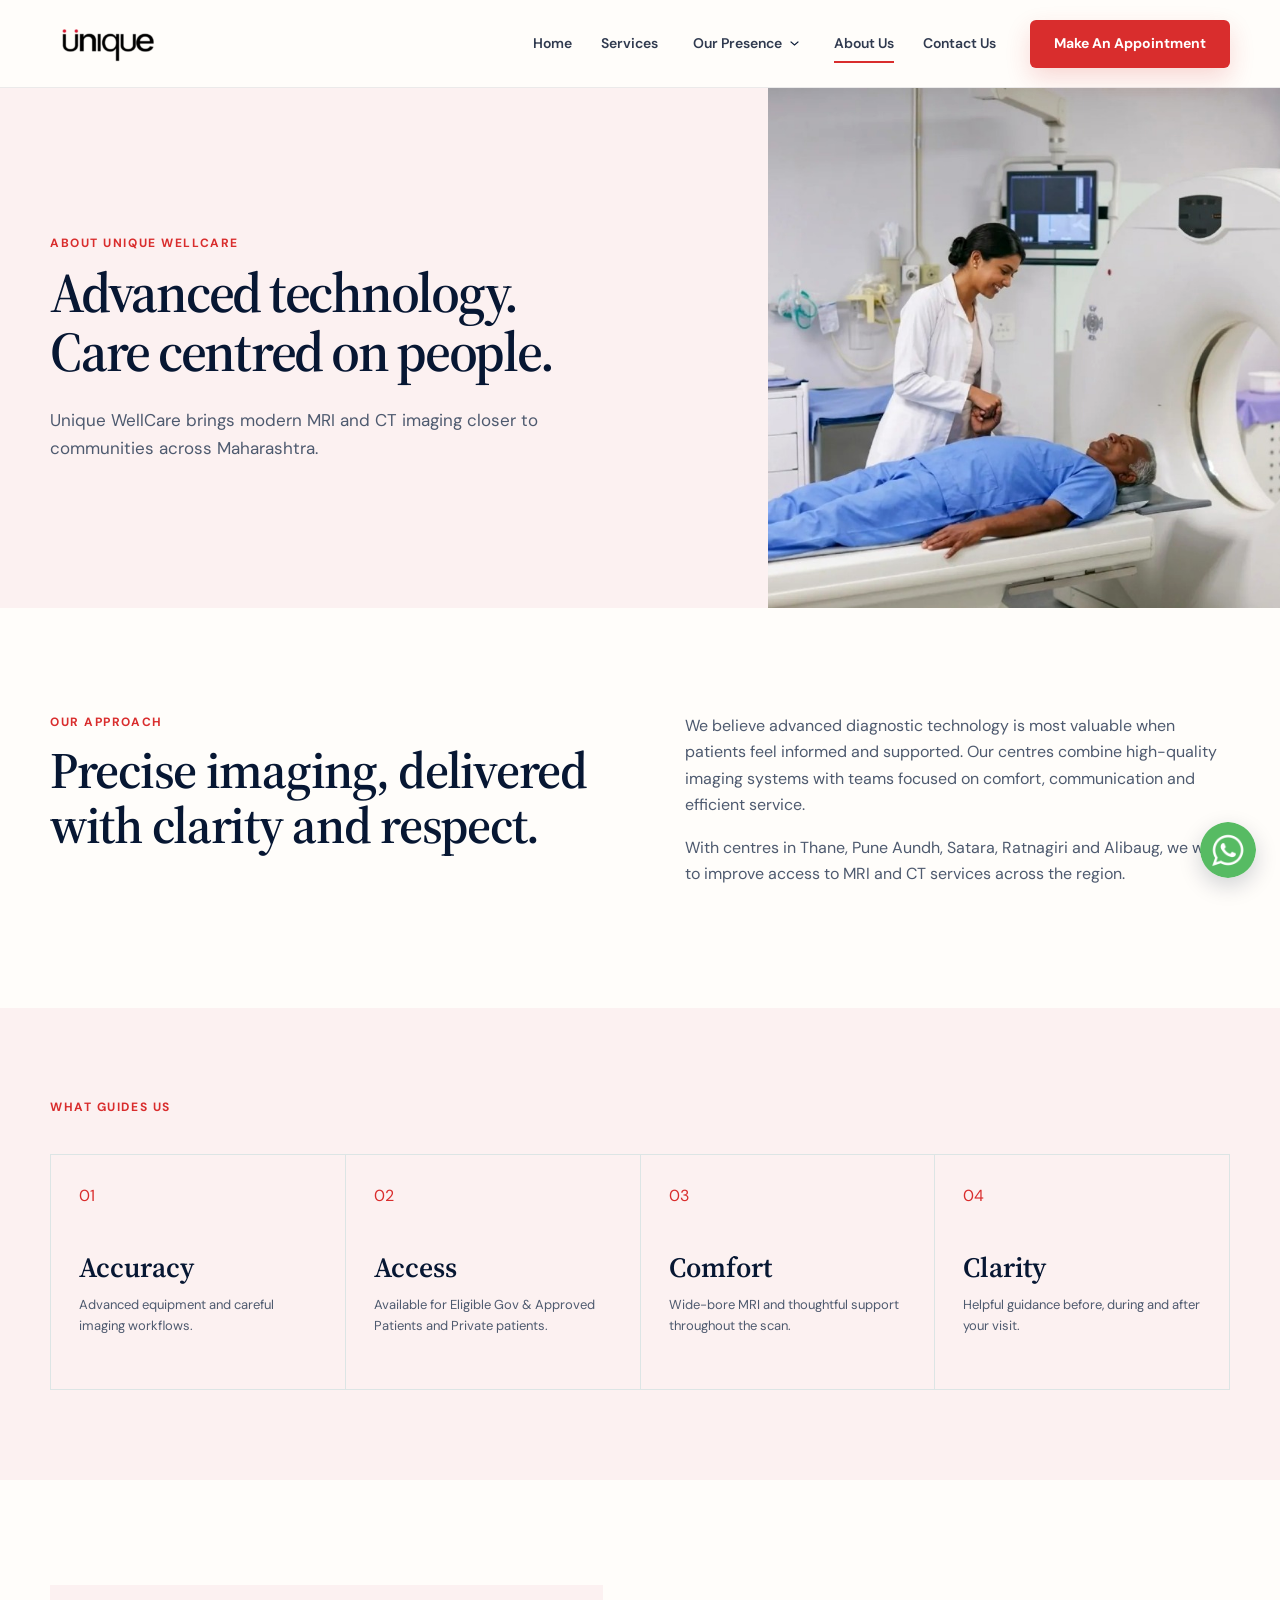
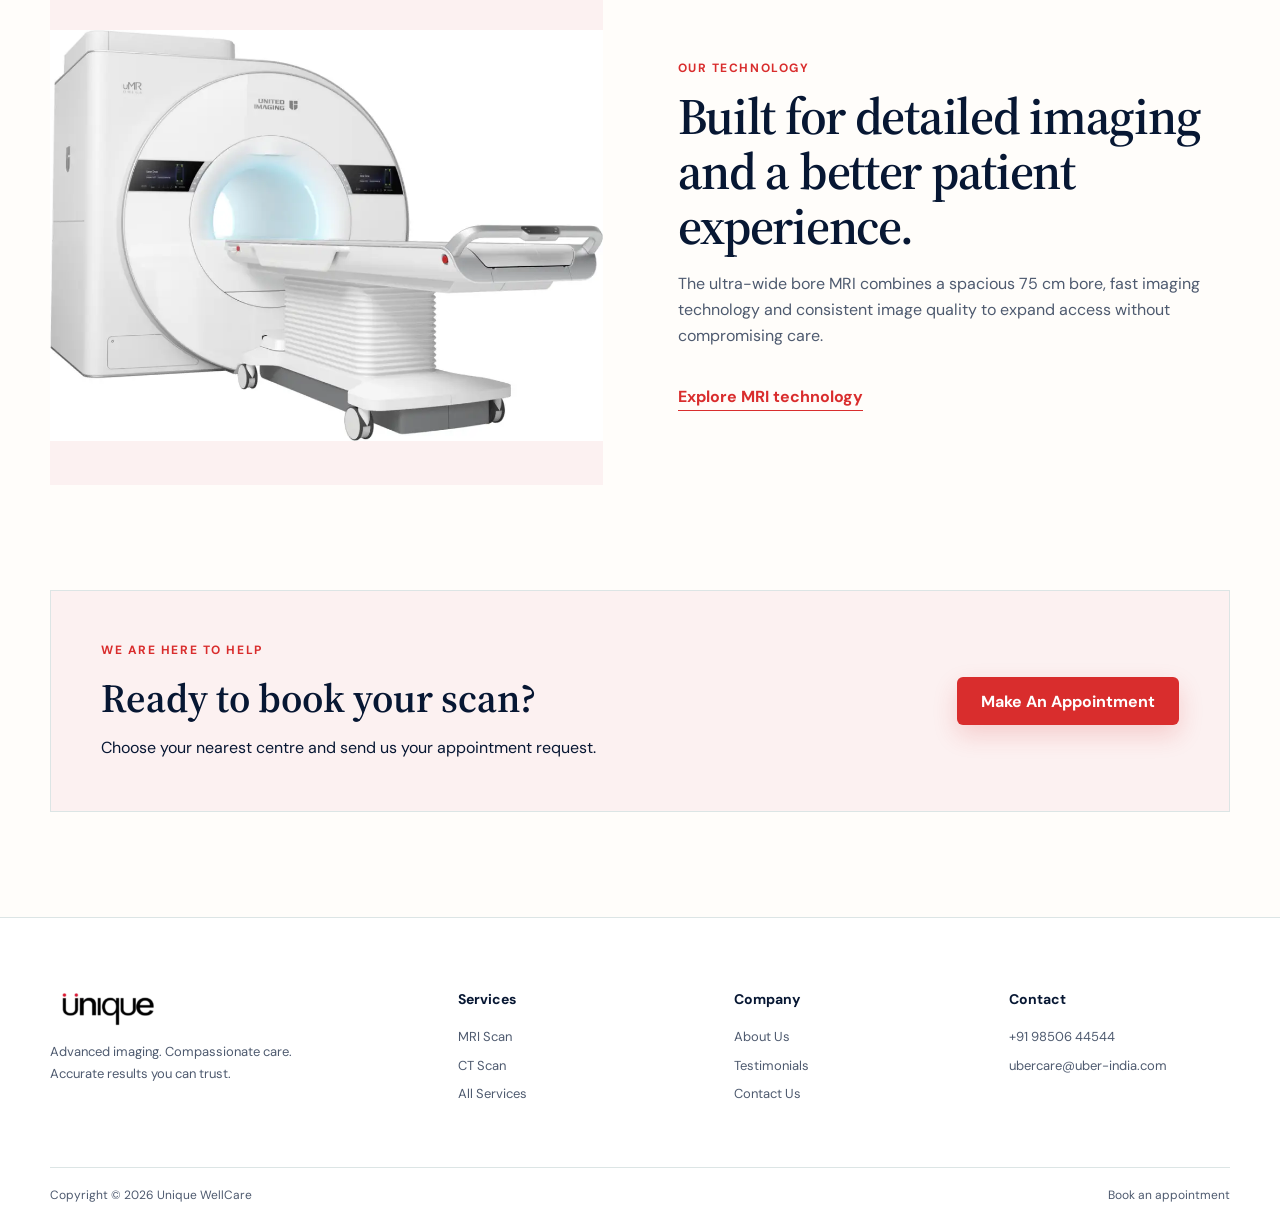
==== commit a12466b9: "initial commit" ====
--- a/about-us/index.html
+++ b/about-us/index.html
@@ -1 +1 @@
-<!doctype html><html lang="en"><head><meta charset="utf-8"><meta name="viewport" content="width=device-width,initial-scale=1"><meta name="description" content="About Unique WellCare"><title>About Unique WellCare | Unique WellCare</title><link rel="icon" type="image/png" href="../assets/favicon.png"><link rel="preconnect" href="https://fonts.googleapis.com"><link rel="preconnect" href="https://fonts.gstatic.com" crossorigin><link href="https://fonts.googleapis.com/css2?family=DM+Sans:wght@400;500;600;700&family=Source+Serif+4:wght@500;600&display=swap" rel="stylesheet"><link rel="stylesheet" href="../styles.css?v=5.0"><link rel="stylesheet" href="../pages.css?v=5.0"></head><body data-page="about-us"><script src="../inner-page.js?v=5.0"></script><script src="../script.js?v=5.0"></script></body></html>
+<!doctype html><html lang="en"><head><meta charset="utf-8"><meta name="viewport" content="width=device-width,initial-scale=1"><meta name="description" content="About Unique WellCare"><title>About Unique WellCare | Unique WellCare</title><link rel="icon" type="image/png" href="../assets/favicon.png"><link rel="preconnect" href="https://fonts.googleapis.com"><link rel="preconnect" href="https://fonts.gstatic.com" crossorigin><link href="https://fonts.googleapis.com/css2?family=DM+Sans:wght@400;500;600;700&family=Source+Serif+4:wght@500;600&display=swap" rel="stylesheet"><link rel="stylesheet" href="../styles.css?v=6.0"><link rel="stylesheet" href="../pages.css?v=6.0"></head><body data-page="about-us"><script src="../inner-page.js?v=6.0"></script><script src="../script.js?v=6.0"></script></body></html>
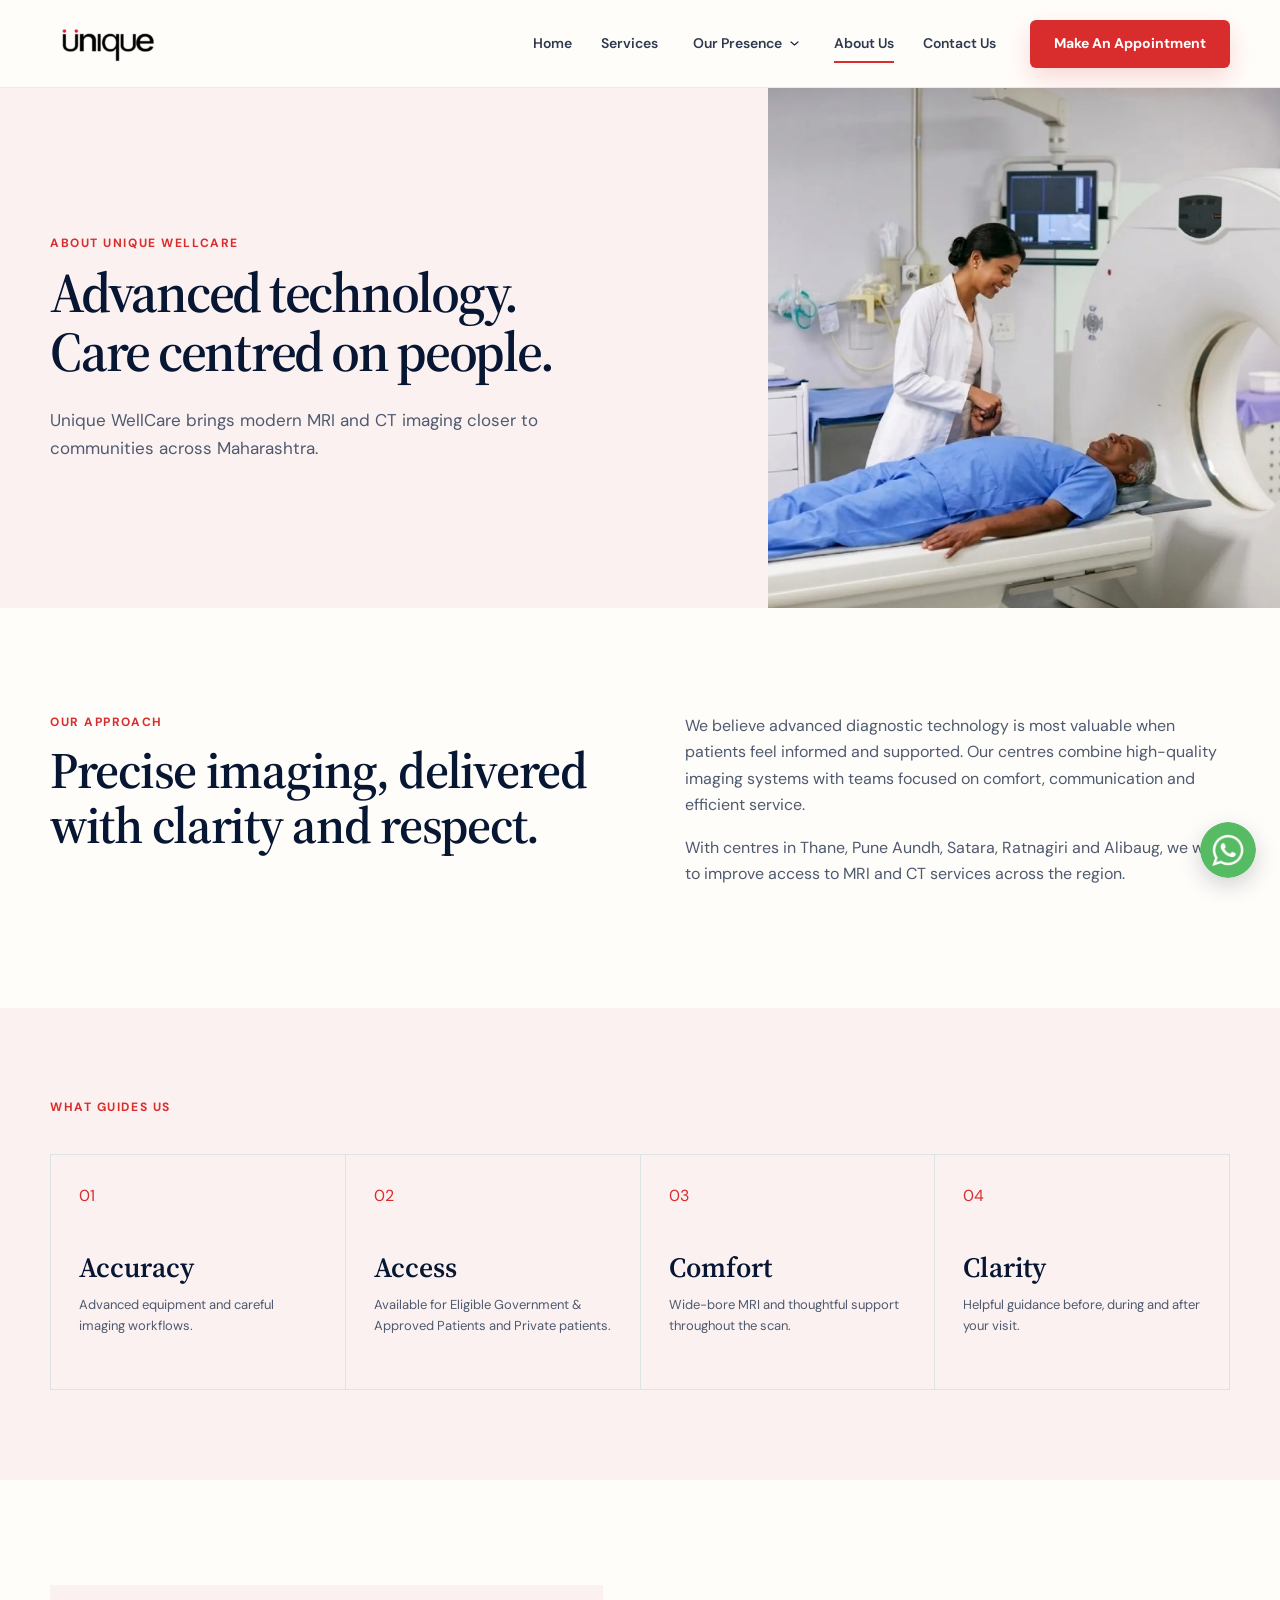
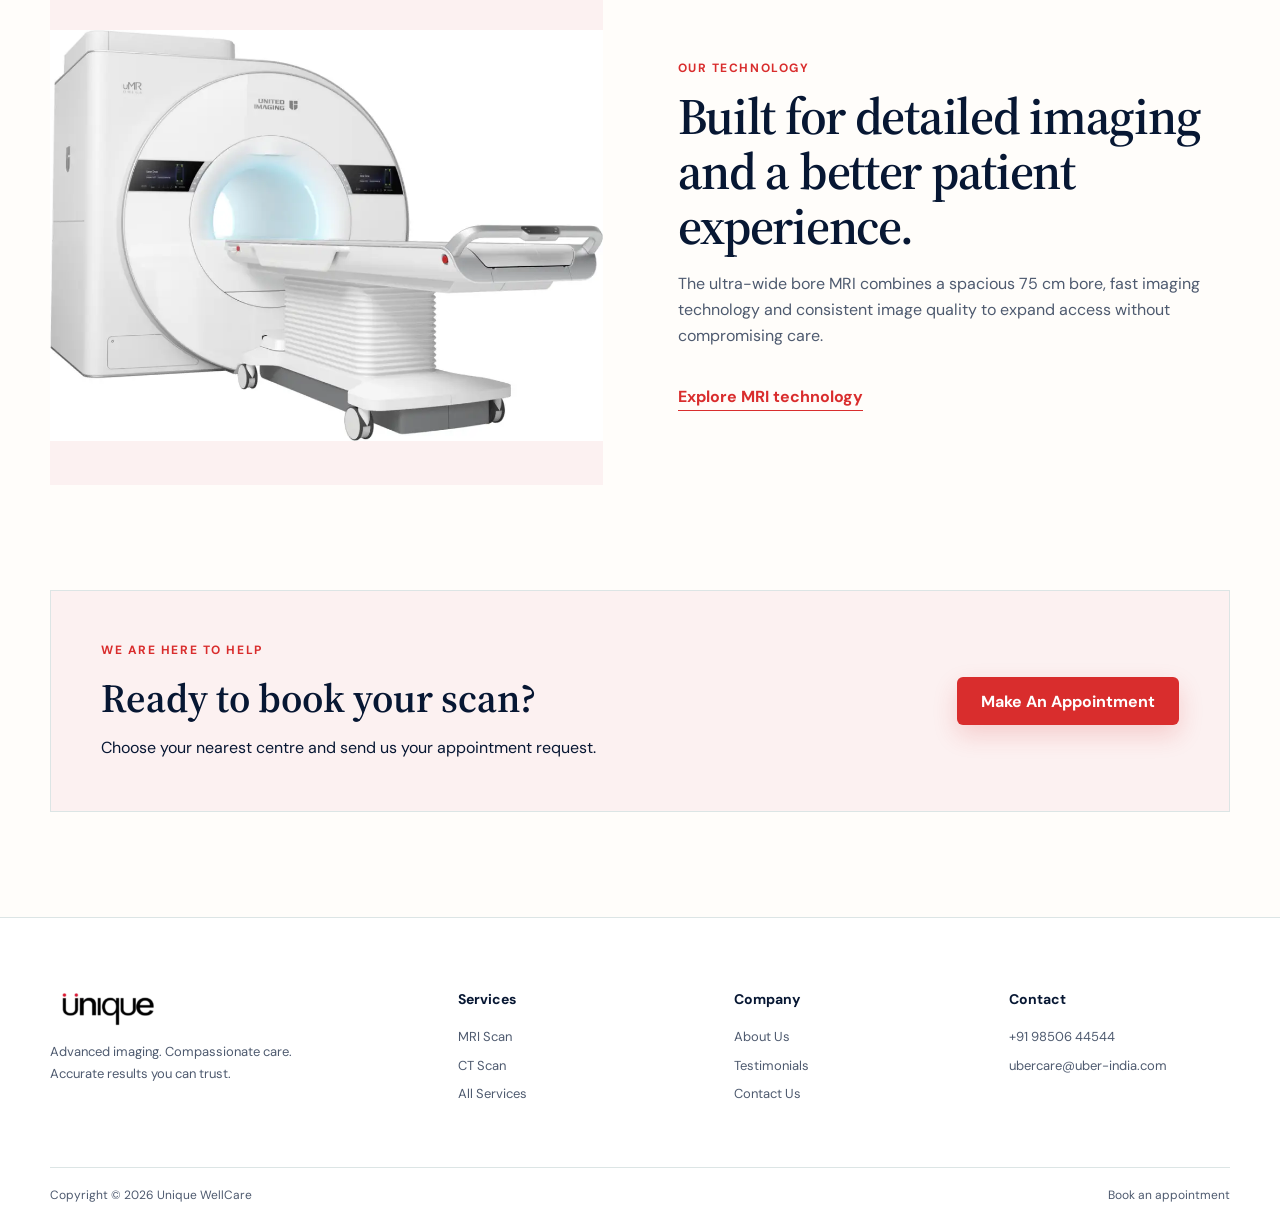
==== commit 71ec10af: "initial commit" ====
--- a/about-us/index.html
+++ b/about-us/index.html
@@ -1 +1 @@
-<!doctype html><html lang="en"><head><meta charset="utf-8"><meta name="viewport" content="width=device-width,initial-scale=1"><meta name="description" content="About Unique WellCare"><title>About Unique WellCare | Unique WellCare</title><link rel="icon" type="image/png" href="../assets/favicon.png"><link rel="preconnect" href="https://fonts.googleapis.com"><link rel="preconnect" href="https://fonts.gstatic.com" crossorigin><link href="https://fonts.googleapis.com/css2?family=DM+Sans:wght@400;500;600;700&family=Source+Serif+4:wght@500;600&display=swap" rel="stylesheet"><link rel="stylesheet" href="../styles.css?v=6.0"><link rel="stylesheet" href="../pages.css?v=6.0"></head><body data-page="about-us"><script src="../inner-page.js?v=6.0"></script><script src="../script.js?v=6.0"></script></body></html>
+<!doctype html><html lang="en"><head><meta charset="utf-8"><meta name="viewport" content="width=device-width,initial-scale=1"><meta name="description" content="About Unique WellCare"><title>About Unique WellCare | Unique WellCare</title><link rel="icon" type="image/png" href="../assets/favicon.png"><link rel="preconnect" href="https://fonts.googleapis.com"><link rel="preconnect" href="https://fonts.gstatic.com" crossorigin><link href="https://fonts.googleapis.com/css2?family=DM+Sans:wght@400;500;600;700&family=Source+Serif+4:wght@500;600&display=swap" rel="stylesheet"><link rel="stylesheet" href="../styles.css?v=8.0"><link rel="stylesheet" href="../pages.css?v=8.0"></head><body data-page="about-us"><script src="../inner-page.js?v=8.0"></script><script src="../script.js?v=8.0"></script></body></html>
--- a/pages.css
+++ b/pages.css
@@ -1,14 +1,668 @@
-.inner-main{min-height:600px}.inner-hero{min-height:520px;display:grid;grid-template-columns:1.2fr 0.8fr;align-items:center;background:var(--mint)}.inner-hero>div{padding:70px max(30px,calc((100vw - 1180px)/2))}.inner-hero h1{margin:0;color:var(--ink);font:600 clamp(38px,4.5vw,56px)/1.05 var(--serif);letter-spacing:-.04em}.inner-hero p:not(.eyebrow){max-width:560px;margin:24px 0 0;font-size:17px}.inner-hero>img{width:100%;height:520px;object-fit:cover}.page-section{margin-top:105px;margin-bottom:105px}.inner-heading{max-width:760px;margin-bottom:44px}.inner-heading h2,.story-grid h2,.technology-story h2,.scan-intro h2,.faq-section h2,.patient-guide h2,.location-contact h2,.appointment-support h2{margin:0;color:var(--ink);font:600 clamp(36px,4vw,54px)/1.08 var(--serif);letter-spacing:-.025em}.inner-service-grid{display:grid;grid-template-columns:1fr 1fr;gap:28px}.inner-service-grid article{background:var(--mint)}.inner-service-grid article:last-child{background:var(--mint)}.inner-service-grid img{width:100%;height:310px;object-fit:cover}.inner-service-grid article>div{padding:34px}.inner-service-grid h2{margin:0;color:var(--ink);font:600 31px var(--serif)}.inner-service-grid p:not(.eyebrow){min-height:78px}.inner-service-grid .text-link{margin-top:12px}
-.location-contact{display:grid;grid-template-columns:1.4fr .6fr;gap:60px;padding:45px;border:1px solid var(--line)}.location-contact p{max-width:680px}.location-contact a{display:block;color:var(--brand-red);font-size:19px;font-weight:700}.patient-guide{padding:92px 0;background:var(--mint)}.patient-guide>.section{display:grid;grid-template-columns:.42fr .58fr;gap:70px}.patient-guide ol{margin:0;padding:0;list-style:none;border-top:1px solid #ecc9c9}.patient-guide li{display:grid;grid-template-columns:50px 1fr;gap:14px;padding:20px 0;border-bottom:1px solid #ecc9c9}.patient-guide b{color:var(--brand-red)}.inner-cta{min-height:220px;display:flex;align-items:center;justify-content:space-between;gap:50px;padding:50px;background:var(--mint);color:var(--ink);border:1px solid var(--line)}.inner-cta h2{margin:0;color:var(--ink);font:600 40px var(--serif)}.inner-cta p:not(.eyebrow){margin:10px 0 0}.inner-cta .button{flex:0 0 auto}
-.story-grid{display:grid;grid-template-columns:1fr 1fr;gap:90px}.story-grid p{margin-top:0}.values-section{padding:90px 0;background:var(--mint);color:var(--ink)}.value-grid{display:grid;grid-template-columns:repeat(4,1fr);margin-top:36px;border-top:1px solid var(--line);border-left:1px solid var(--line)}.value-grid article{min-height:235px;padding:28px;border-right:1px solid var(--line);border-bottom:1px solid var(--line)}.value-grid span{color:var(--brand-red)}.value-grid h2{margin:38px 0 8px;font:600 28px var(--serif)}.value-grid p{margin:0;color:var(--text);font-size:13px}.technology-story{display:grid;grid-template-columns:1fr 1fr;align-items:center;gap:75px}.technology-story img{width:100%;height:500px;object-fit:contain;background:var(--mint)}.technology-story .text-link{margin-top:18px}.service-benefits{display:grid;grid-template-columns:repeat(3,1fr);border-top:1px solid var(--line);border-left:1px solid var(--line)}.service-benefits article{padding:35px;border-right:1px solid var(--line);border-bottom:1px solid var(--line)}.service-benefits h2{margin:0;color:var(--ink);font:600 27px var(--serif)}
-.ratings-summary{display:grid;grid-template-columns:.4fr .6fr;align-items:center;padding:45px 0;border-top:1px solid var(--line);border-bottom:1px solid var(--line)}.ratings-summary div{display:flex;align-items:center;gap:20px}.ratings-summary strong{color:var(--ink);font:600 72px var(--serif)}.ratings-summary span{max-width:110px;font-size:13px}.ratings-summary>p{max-width:550px;font:500 24px/1.45 var(--serif)}.review-wall{display:grid;grid-template-columns:repeat(3,1fr);gap:22px}.review-wall article{min-height:270px;display:flex;flex-direction:column;padding:30px;background:var(--mint);color:var(--ink)}.review-wall article>p{color:var(--brand-red);font-size:13px}.review-wall blockquote{margin:20px 0;color:var(--ink);font:500 21px/1.45 var(--serif)}.review-wall strong{margin-top:auto}
-.all-locations .inner-heading{margin-bottom:40px}.contact-location-grid{display:grid;grid-template-columns:repeat(3,1fr);border-top:1px solid var(--line);border-left:1px solid var(--line)}.contact-location-grid article{min-height:300px;padding:30px;border-right:1px solid var(--line);border-bottom:1px solid var(--line)}.contact-location-grid h2{margin:0;color:var(--ink);font:600 29px var(--serif)}.contact-location-grid p{min-height:90px}.contact-location-grid a:not(.text-link){display:block;color:var(--brand-red);font-weight:700}.contact-location-grid .text-link{margin-top:20px}
-.scan-intro{display:grid;grid-template-columns:1fr 1fr;gap:75px;align-items:center}.scan-intro img{width:100%;height:470px;object-fit:contain;background:var(--mint)}.scan-benefits{padding:80px 0;background:var(--mint);color:var(--ink)}.scan-benefits>.section{display:grid;grid-template-columns:repeat(3,1fr);border-top:1px solid var(--line);border-left:1px solid var(--line)}.scan-benefits article{min-height:250px;padding:30px;border-right:1px solid var(--line);border-bottom:1px solid var(--line)}.scan-benefits span{color:var(--brand-red)}.scan-benefits h2{margin:40px 0 10px;font:600 30px var(--serif)}.scan-benefits p{margin:0;color:var(--text)}.innovation-grid{display:grid;grid-template-columns:repeat(3,1fr);gap:24px}.innovation-grid article{background:var(--mint)}.innovation-grid img{width:100%;height:260px;object-fit:cover}.innovation-grid h2,.innovation-grid p{margin-left:24px;margin-right:24px}.innovation-grid h2{color:var(--ink);font:600 26px var(--serif)}.innovation-grid p{padding-bottom:25px}.faq-section{display:grid;grid-template-columns:.4fr .6fr;gap:80px}.faq-item{border-top:1px solid var(--line)}.faq-item:last-child{border-bottom:1px solid var(--line)}.faq-question{width:100%;display:flex;align-items:center;justify-content:space-between;gap:20px;padding:20px 0;border:0;background:none;color:var(--ink);text-align:left;font-weight:700;cursor:pointer}.faq-question span{color:var(--brand-red);font-size:11px;text-transform:uppercase}.faq-item>p{display:none;margin:0;padding:0 0 20px}.faq-item.open>p{display:block}.missing-page{padding:100px 0;text-align:center}
-@media(max-width:850px){.inner-hero{grid-template-columns:1fr}.inner-hero>div{padding:60px 28px}.inner-hero>img{height:380px}.patient-guide>.section,.story-grid,.technology-story,.scan-intro,.faq-section{grid-template-columns:1fr}.value-grid{grid-template-columns:1fr 1fr}.review-wall,.contact-location-grid{grid-template-columns:1fr 1fr}.location-contact{grid-template-columns:1fr}.patient-guide>.section{gap:35px}}
-@media(max-width:600px){.inner-hero{min-height:auto}.inner-hero h1{font-size:46px}.inner-hero>img{height:300px}.page-section{margin-top:72px;margin-bottom:72px}.inner-service-grid{grid-template-columns:1fr}.inner-service-grid img{height:245px}.inner-service-grid p:not(.eyebrow){min-height:0}.location-contact{padding:28px 22px}.inner-cta{display:block;padding:34px 24px}.inner-cta .button{margin-top:25px}.value-grid,.review-wall,.contact-location-grid,.scan-benefits>.section,.innovation-grid,.service-benefits{grid-template-columns:1fr}.technology-story img,.scan-intro img{height:330px}.ratings-summary{grid-template-columns:1fr}.ratings-summary>p{font-size:21px}.patient-guide{padding:65px 0}.innovation-grid img{height:230px}}
-@media(max-width:600px){.inner-hero>img{width:100%;height:auto;max-height:none;object-fit:contain}.inner-hero>div,.location-contact,.inner-service-grid,.contact-location-grid{min-width:0}.inner-hero h1{overflow-wrap:anywhere}}
-@media(max-width:380px){.inner-hero>div{padding:46px 22px}.inner-hero h1{font-size:36px}.inner-hero p:not(.eyebrow){font-size:15px}.page-section{margin-top:60px;margin-bottom:60px}.inner-heading h2,.story-grid h2,.technology-story h2,.scan-intro h2,.faq-section h2,.patient-guide h2,.location-contact h2,.appointment-support h2{font-size:31px}.inner-service-grid article>div{padding:28px 22px}.inner-service-grid h2{font-size:27px}.inner-cta h2{font-size:31px}.value-grid h2{font-size:24px}.review-wall blockquote{font-size:19px}}
+.inner-main {
+  min-height: 600px
+}
+
+.inner-hero {
+  min-height: 520px;
+  display: grid;
+  grid-template-columns: 1.2fr 0.8fr;
+  align-items: center;
+  background: var(--mint)
+}
+
+.inner-hero>div {
+  padding: 70px max(30px, calc((100vw - 1180px)/2))
+}
+
+.inner-hero h1 {
+  margin: 0;
+  color: var(--ink);
+  font: 600 clamp(38px, 4.5vw, 56px)/1.05 var(--serif);
+  letter-spacing: -.04em
+}
+
+.inner-hero p:not(.eyebrow) {
+  max-width: 560px;
+  margin: 24px 0 0;
+  font-size: 17px
+}
+
+.inner-hero>img {
+  width: 100%;
+  height: 520px;
+  object-fit: cover
+}
+
+.page-section {
+  margin-top: 105px;
+  margin-bottom: 105px
+}
+
+.inner-heading {
+  max-width: 760px;
+  margin-bottom: 44px
+}
+
+.inner-heading h2,
+.story-grid h2,
+.technology-story h2,
+.scan-intro h2,
+.faq-section h2,
+.patient-guide h2,
+.location-contact h2,
+.appointment-support h2 {
+  margin: 0;
+  color: var(--ink);
+  font: 600 clamp(36px, 4vw, 54px)/1.08 var(--serif);
+  letter-spacing: -.025em
+}
+
+.inner-service-grid {
+  display: grid;
+  grid-template-columns: 1fr 1fr;
+  gap: 28px
+}
+
+.inner-service-grid article {
+  background: var(--mint)
+}
+
+.inner-service-grid article:last-child {
+  background: var(--mint)
+}
+
+.inner-service-grid img {
+  width: 100%;
+  height: 310px;
+  object-fit: cover
+}
+
+.inner-service-grid article>div {
+  padding: 34px
+}
+
+.inner-service-grid h2 {
+  margin: 0;
+  color: var(--ink);
+  font: 600 31px var(--serif)
+}
+
+.inner-service-grid p:not(.eyebrow) {
+  min-height: 78px
+}
+
+.inner-service-grid .text-link {
+  margin-top: 12px
+}
+
+.location-contact {
+  display: grid;
+  grid-template-columns: 1.4fr .6fr;
+  gap: 60px;
+  padding: 45px;
+  border: 1px solid var(--line)
+}
+
+.location-contact p {
+  max-width: 680px
+}
+
+.location-contact a {
+  display: block;
+  color: var(--brand-red);
+  font-size: 19px;
+  font-weight: 700
+}
+
+.patient-guide {
+  padding: 92px 0;
+  background: var(--mint)
+}
+
+.patient-guide>.section {
+  display: grid;
+  grid-template-columns: .42fr .58fr;
+  gap: 70px
+}
+
+.patient-guide ol {
+  margin: 0;
+  padding: 0;
+  list-style: none;
+  border-top: 1px solid #ecc9c9
+}
+
+.patient-guide li {
+  display: grid;
+  grid-template-columns: 50px 1fr;
+  gap: 14px;
+  padding: 20px 0;
+  border-bottom: 1px solid #ecc9c9
+}
+
+.patient-guide b {
+  color: var(--brand-red)
+}
+
+.inner-cta {
+  min-height: 220px;
+  display: flex;
+  align-items: center;
+  justify-content: space-between;
+  gap: 50px;
+  padding: 50px;
+  background: var(--mint);
+  color: var(--ink);
+  border: 1px solid var(--line)
+}
+
+.inner-cta h2 {
+  margin: 0;
+  color: var(--ink);
+  font: 600 40px var(--serif)
+}
+
+.inner-cta p:not(.eyebrow) {
+  margin: 10px 0 0
+}
+
+.inner-cta .button {
+  flex: 0 0 auto
+}
+
+.story-grid {
+  display: grid;
+  grid-template-columns: 1fr 1fr;
+  gap: 90px
+}
+
+.story-grid p {
+  margin-top: 0
+}
+
+.values-section {
+  padding: 90px 0;
+  background: var(--mint);
+  color: var(--ink)
+}
+
+.value-grid {
+  display: grid;
+  grid-template-columns: repeat(4, 1fr);
+  margin-top: 36px;
+  border-top: 1px solid var(--line);
+  border-left: 1px solid var(--line)
+}
+
+.value-grid article {
+  min-height: 235px;
+  padding: 28px;
+  border-right: 1px solid var(--line);
+  border-bottom: 1px solid var(--line)
+}
+
+.value-grid span {
+  color: var(--brand-red)
+}
+
+.value-grid h2 {
+  margin: 38px 0 8px;
+  font: 600 28px var(--serif)
+}
+
+.value-grid p {
+  margin: 0;
+  color: var(--text);
+  font-size: 13px
+}
+
+.technology-story {
+  display: grid;
+  grid-template-columns: 1fr 1fr;
+  align-items: center;
+  gap: 75px
+}
+
+.technology-story img {
+  width: 100%;
+  height: 500px;
+  object-fit: contain;
+  background: var(--mint)
+}
+
+.technology-story .text-link {
+  margin-top: 18px
+}
+
+.service-benefits {
+  display: grid;
+  grid-template-columns: repeat(3, 1fr);
+  border-top: 1px solid var(--line);
+  border-left: 1px solid var(--line)
+}
+
+.service-benefits article {
+  padding: 35px;
+  border-right: 1px solid var(--line);
+  border-bottom: 1px solid var(--line)
+}
+
+.service-benefits h2 {
+  margin: 0;
+  color: var(--ink);
+  font: 600 27px var(--serif)
+}
+
+.ratings-summary {
+  display: grid;
+  grid-template-columns: .4fr .6fr;
+  align-items: center;
+  padding: 45px 0;
+  border-top: 1px solid var(--line);
+  border-bottom: 1px solid var(--line)
+}
+
+.ratings-summary div {
+  display: flex;
+  align-items: center;
+  gap: 20px
+}
+
+.ratings-summary strong {
+  color: var(--ink);
+  font: 600 72px var(--serif)
+}
+
+.ratings-summary span {
+  max-width: 110px;
+  font-size: 13px
+}
+
+.ratings-summary>p {
+  max-width: 550px;
+  font: 500 24px/1.45 var(--serif)
+}
+
+.review-wall {
+  display: grid;
+  grid-template-columns: repeat(3, 1fr);
+  gap: 22px
+}
+
+.review-wall article {
+  min-height: 270px;
+  display: flex;
+  flex-direction: column;
+  padding: 30px;
+  background: var(--mint);
+  color: var(--ink)
+}
+
+.review-wall article>p {
+  color: var(--brand-red);
+  font-size: 13px
+}
+
+.review-wall blockquote {
+  margin: 20px 0;
+  color: var(--ink);
+  font: 500 21px/1.45 var(--serif)
+}
+
+.review-wall strong {
+  margin-top: auto
+}
+
+.all-locations .inner-heading {
+  margin-bottom: 40px
+}
+
+.contact-location-grid {
+  display: grid;
+  grid-template-columns: repeat(3, 1fr);
+  border-top: 1px solid var(--line);
+  border-left: 1px solid var(--line)
+}
+
+.contact-location-grid article {
+  min-height: 300px;
+  padding: 30px;
+  border-right: 1px solid var(--line);
+  border-bottom: 1px solid var(--line)
+}
+
+.contact-location-grid h2 {
+  margin: 0;
+  color: var(--ink);
+  font: 600 29px var(--serif)
+}
+
+.contact-location-grid p {
+  min-height: 90px
+}
+
+.contact-location-grid a:not(.text-link) {
+  display: block;
+  color: var(--brand-red);
+  font-weight: 700
+}
+
+.contact-location-grid .text-link {
+  margin-top: 20px
+}
+
+.scan-intro {
+  display: grid;
+  grid-template-columns: 1fr 1fr;
+  gap: 75px;
+  align-items: center
+}
+
+.scan-intro img {
+  width: 100%;
+  height: 470px;
+  object-fit: contain;
+  background: var(--mint)
+}
+
+.scan-benefits {
+  padding: 80px 0;
+  background: var(--mint);
+  color: var(--ink)
+}
+
+.scan-benefits>.section {
+  display: grid;
+  grid-template-columns: repeat(3, 1fr);
+  border-top: 1px solid var(--line);
+  border-left: 1px solid var(--line)
+}
+
+.scan-benefits article {
+  min-height: 250px;
+  padding: 30px;
+  border-right: 1px solid var(--line);
+  border-bottom: 1px solid var(--line)
+}
+
+.scan-benefits span {
+  color: var(--brand-red)
+}
+
+.scan-benefits h2 {
+  margin: 40px 0 10px;
+  font: 600 30px var(--serif)
+}
+
+.scan-benefits p {
+  margin: 0;
+  color: var(--text)
+}
+
+.innovation-grid {
+  display: grid;
+  grid-template-columns: repeat(3, 1fr);
+  gap: 24px
+}
+
+.innovation-grid article {
+  background: var(--mint)
+}
+
+.innovation-grid img {
+  width: 100%;
+  height: 260px;
+  object-fit: cover
+}
+
+.innovation-grid h2,
+.innovation-grid p {
+  margin-left: 24px;
+  margin-right: 24px
+}
+
+.innovation-grid h2 {
+  color: var(--ink);
+  font: 600 26px var(--serif)
+}
+
+.innovation-grid p {
+  padding-bottom: 25px
+}
+
+.faq-section {
+  display: grid;
+  grid-template-columns: .4fr .6fr;
+  gap: 80px
+}
+
+.faq-item {
+  border-top: 1px solid var(--line)
+}
+
+.faq-item:last-child {
+  border-bottom: 1px solid var(--line)
+}
+
+.faq-question {
+  width: 100%;
+  display: flex;
+  align-items: center;
+  justify-content: space-between;
+  gap: 20px;
+  padding: 20px 0;
+  border: 0;
+  background: none;
+  color: var(--ink);
+  text-align: left;
+  font-weight: 700;
+  cursor: pointer
+}
+
+.faq-question span {
+  color: var(--brand-red);
+  font-size: 11px;
+  text-transform: uppercase
+}
+
+.faq-item>p {
+  display: none;
+  margin: 0;
+  padding: 0 0 20px
+}
+
+.faq-item.open>p {
+  display: block
+}
+
+.missing-page {
+  padding: 100px 0;
+  text-align: center
+}
+
+@media(max-width:850px) {
+  .inner-hero {
+    grid-template-columns: 1fr
+  }
+
+  .inner-hero>div {
+    padding: 60px 28px
+  }
+
+  .inner-hero>img {
+    height: 380px
+  }
+
+  .patient-guide>.section,
+  .story-grid,
+  .technology-story,
+  .scan-intro,
+  .faq-section {
+    grid-template-columns: 1fr
+  }
+
+  .value-grid {
+    grid-template-columns: 1fr 1fr
+  }
+
+  .review-wall,
+  .contact-location-grid {
+    grid-template-columns: 1fr 1fr
+  }
+
+  .location-contact {
+    grid-template-columns: 1fr
+  }
+
+  .patient-guide>.section {
+    gap: 35px
+  }
+}
+
+@media(max-width:600px) {
+  .inner-hero {
+    min-height: auto
+  }
+
+  .inner-hero h1 {
+    font-size: 46px
+  }
+
+  .inner-hero>img {
+    height: 300px
+  }
+
+  .page-section {
+    margin-top: 72px;
+    margin-bottom: 72px
+  }
+
+  .inner-service-grid {
+    grid-template-columns: 1fr
+  }
+
+  .inner-service-grid img {
+    height: 245px
+  }
+
+  .inner-service-grid p:not(.eyebrow) {
+    min-height: 0
+  }
+
+  .location-contact {
+    padding: 28px 22px
+  }
+
+  .inner-cta {
+    display: block;
+    padding: 34px 24px
+  }
+
+  .inner-cta .button {
+    margin-top: 25px
+  }
+
+  .value-grid,
+  .review-wall,
+  .contact-location-grid,
+  .scan-benefits>.section,
+  .innovation-grid,
+  .service-benefits {
+    grid-template-columns: 1fr
+  }
+
+  .technology-story img,
+  .scan-intro img {
+    height: 330px
+  }
+
+  .ratings-summary {
+    grid-template-columns: 1fr
+  }
+
+  .ratings-summary>p {
+    font-size: 21px
+  }
+
+  .patient-guide {
+    padding: 65px 0
+  }
+
+  .innovation-grid img {
+    height: 230px
+  }
+}
+
+@media(max-width:600px) {
+  .inner-hero>img {
+    width: 100%;
+    height: auto;
+    max-height: none;
+    object-fit: contain
+  }
+
+  .inner-hero>div,
+  .location-contact,
+  .inner-service-grid,
+  .contact-location-grid {
+    min-width: 0
+  }
+
+  .inner-hero h1 {
+    overflow-wrap: anywhere
+  }
+}
+
+@media(max-width:380px) {
+  .inner-hero>div {
+    padding: 46px 22px
+  }
+
+  .inner-hero h1 {
+    font-size: 36px
+  }
+
+  .inner-hero p:not(.eyebrow) {
+    font-size: 15px
+  }
+
+  .page-section {
+    margin-top: 60px;
+    margin-bottom: 60px
+  }
+
+  .inner-heading h2,
+  .story-grid h2,
+  .technology-story h2,
+  .scan-intro h2,
+  .faq-section h2,
+  .patient-guide h2,
+  .location-contact h2,
+  .appointment-support h2 {
+    font-size: 31px
+  }
+
+  .inner-service-grid article>div {
+    padding: 28px 22px
+  }
+
+  .inner-service-grid h2 {
+    font-size: 27px
+  }
+
+  .inner-cta h2 {
+    font-size: 31px
+  }
+
+  .value-grid h2 {
+    font-size: 24px
+  }
+
+  .review-wall blockquote {
+    font-size: 19px
+  }
+}
 
 body[data-page="ct-scan"] .inner-hero>img {
   object-fit: contain;
-}
+}
